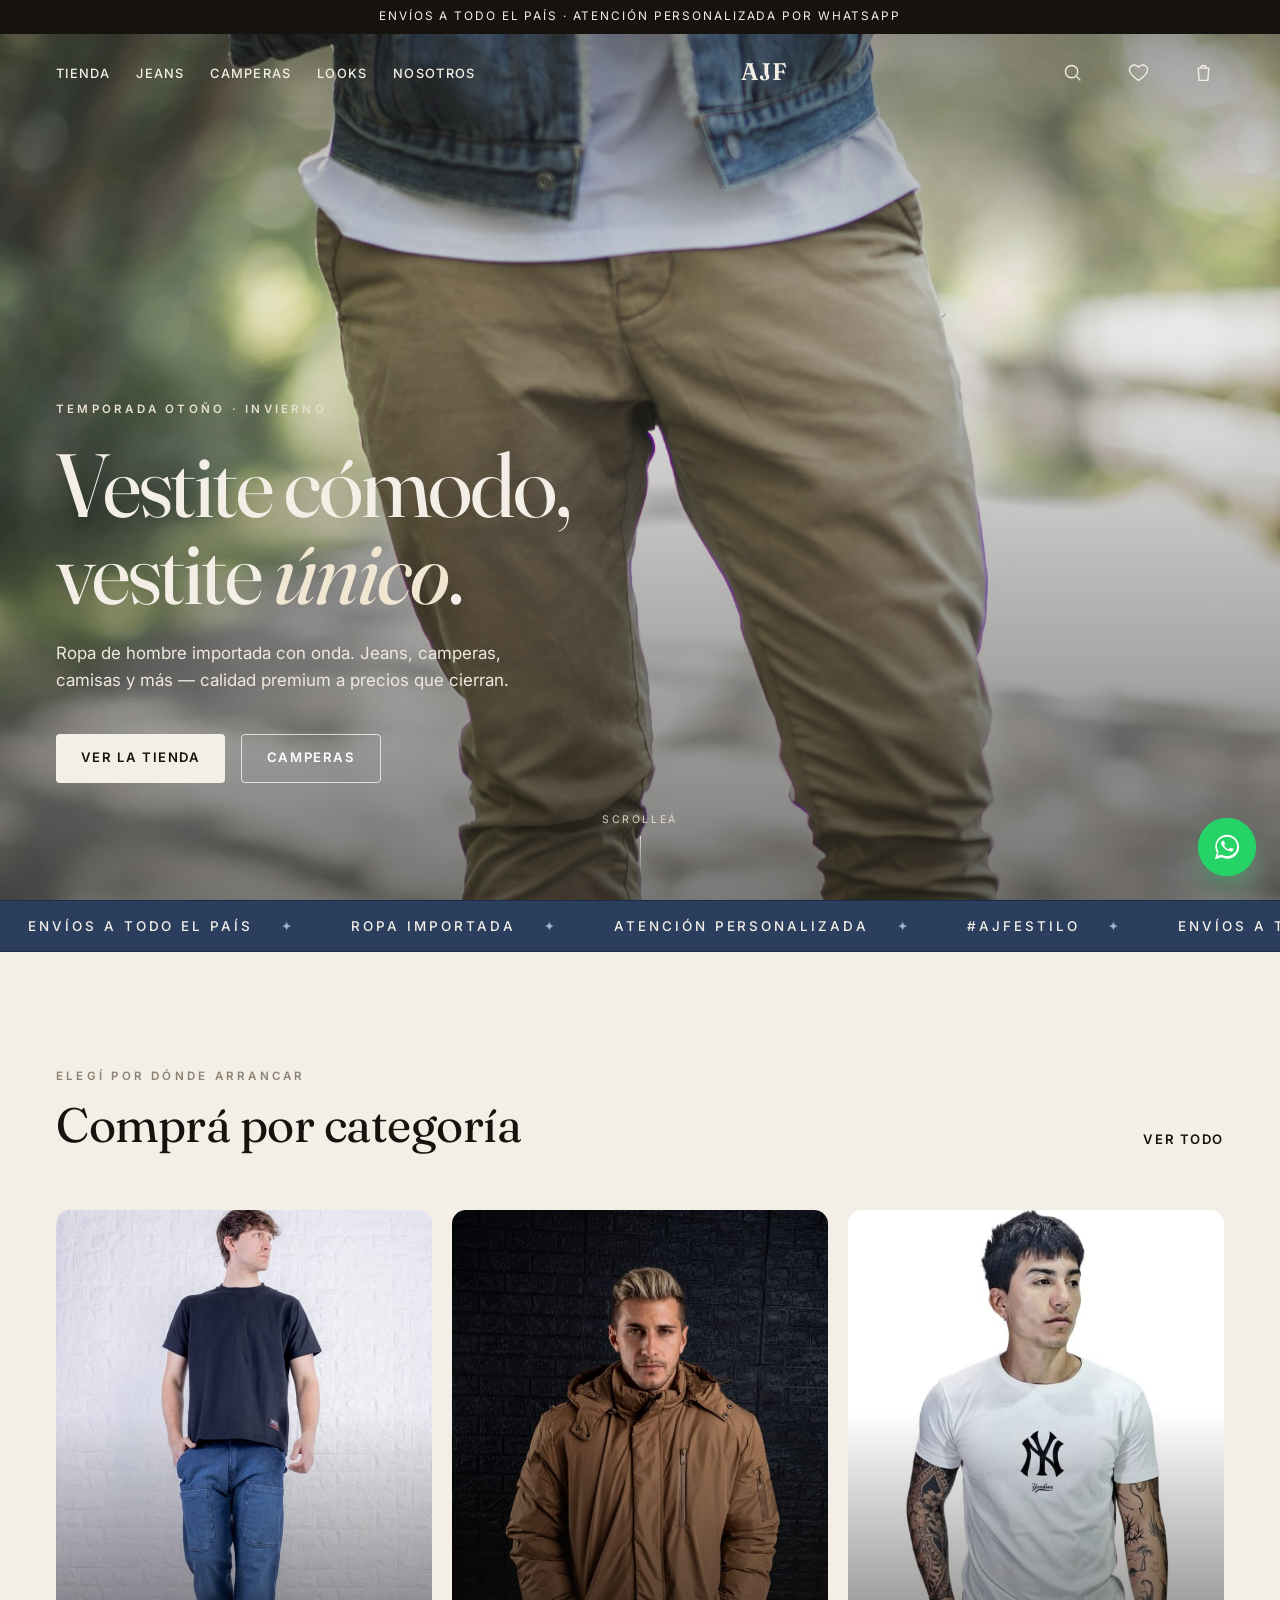
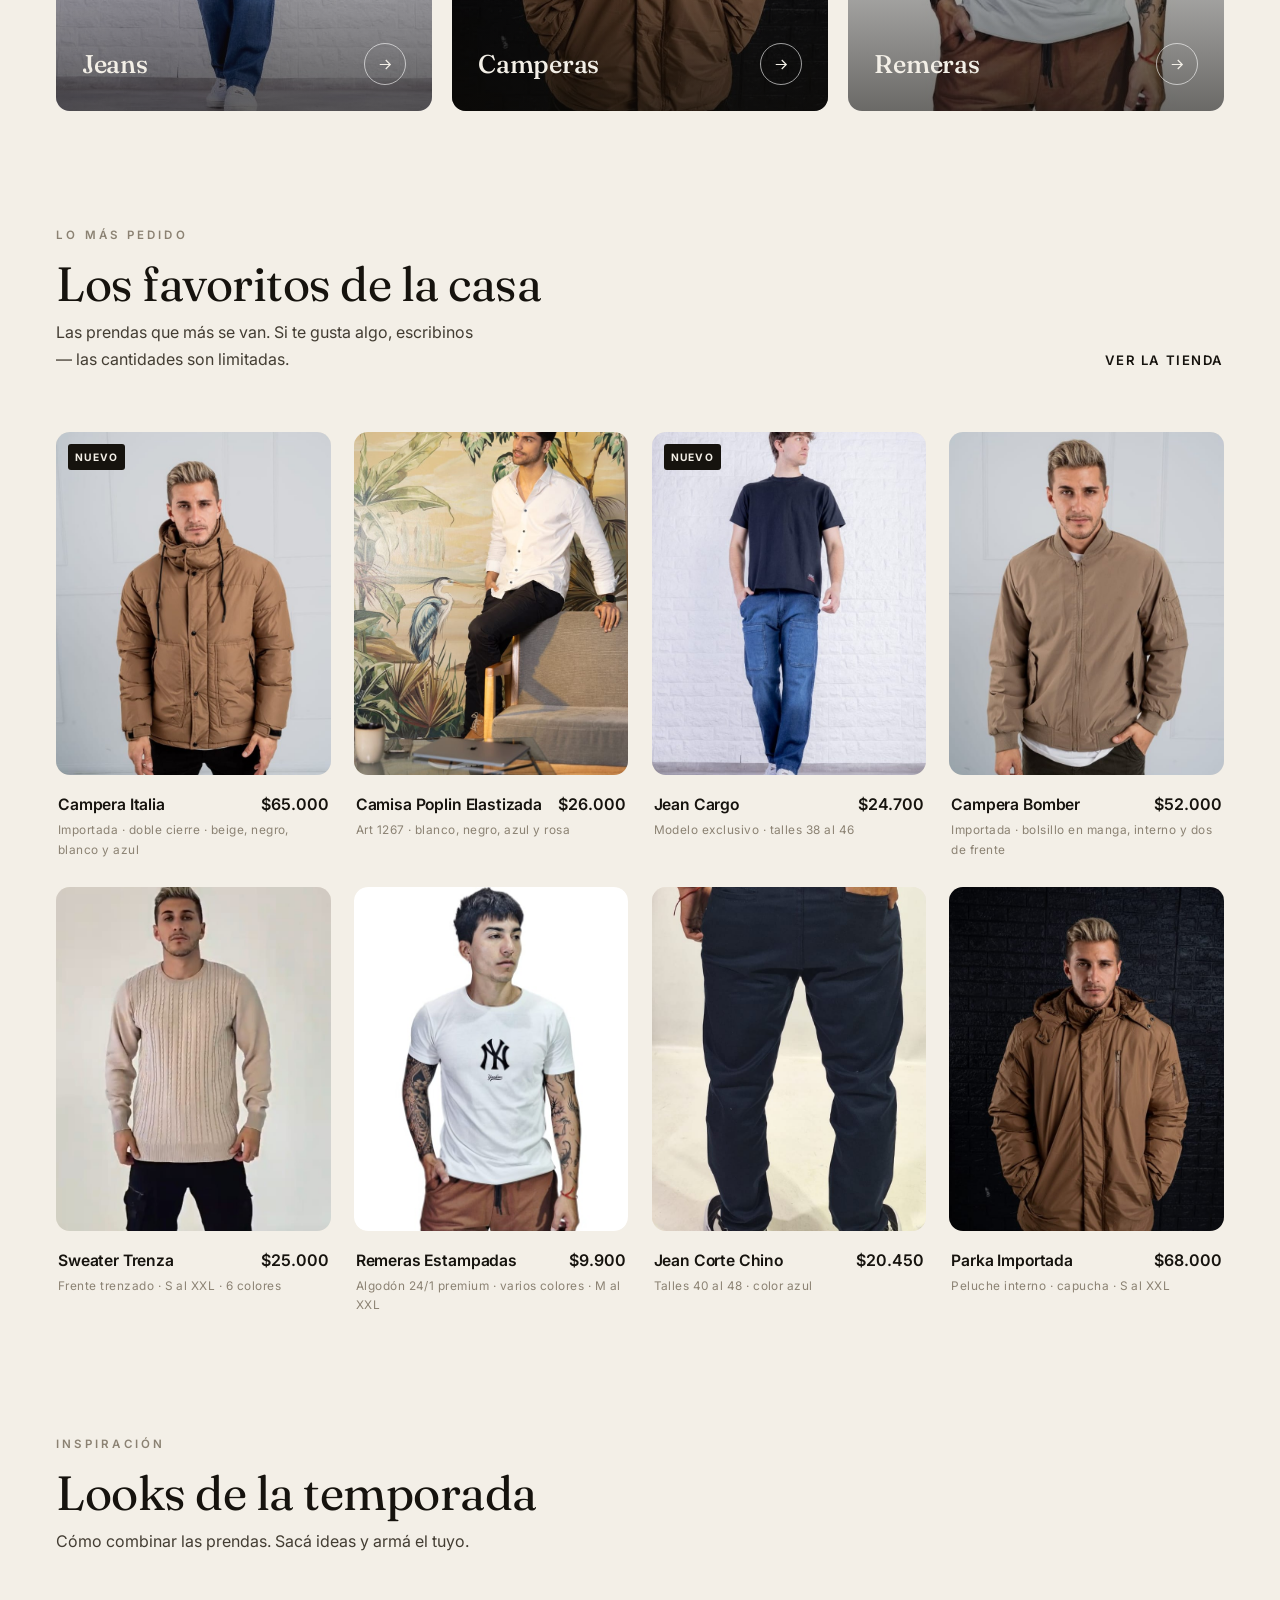
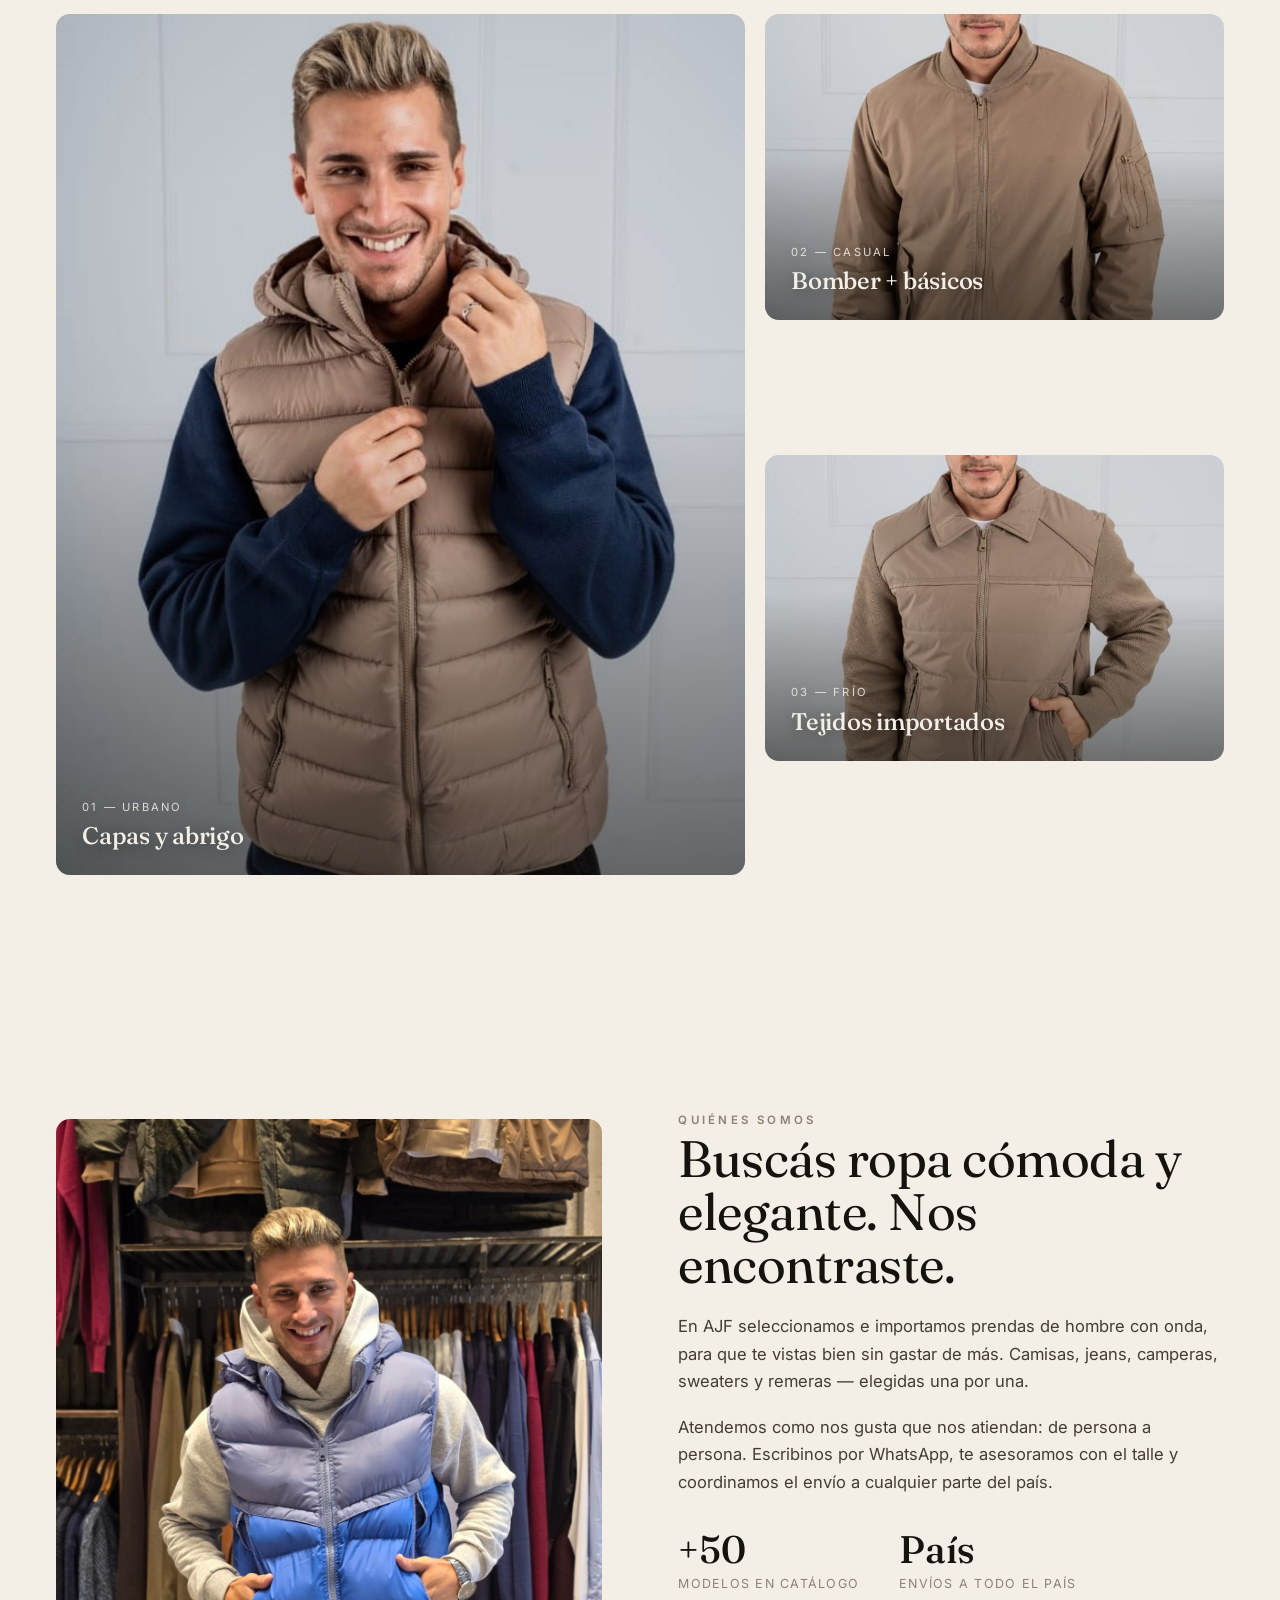
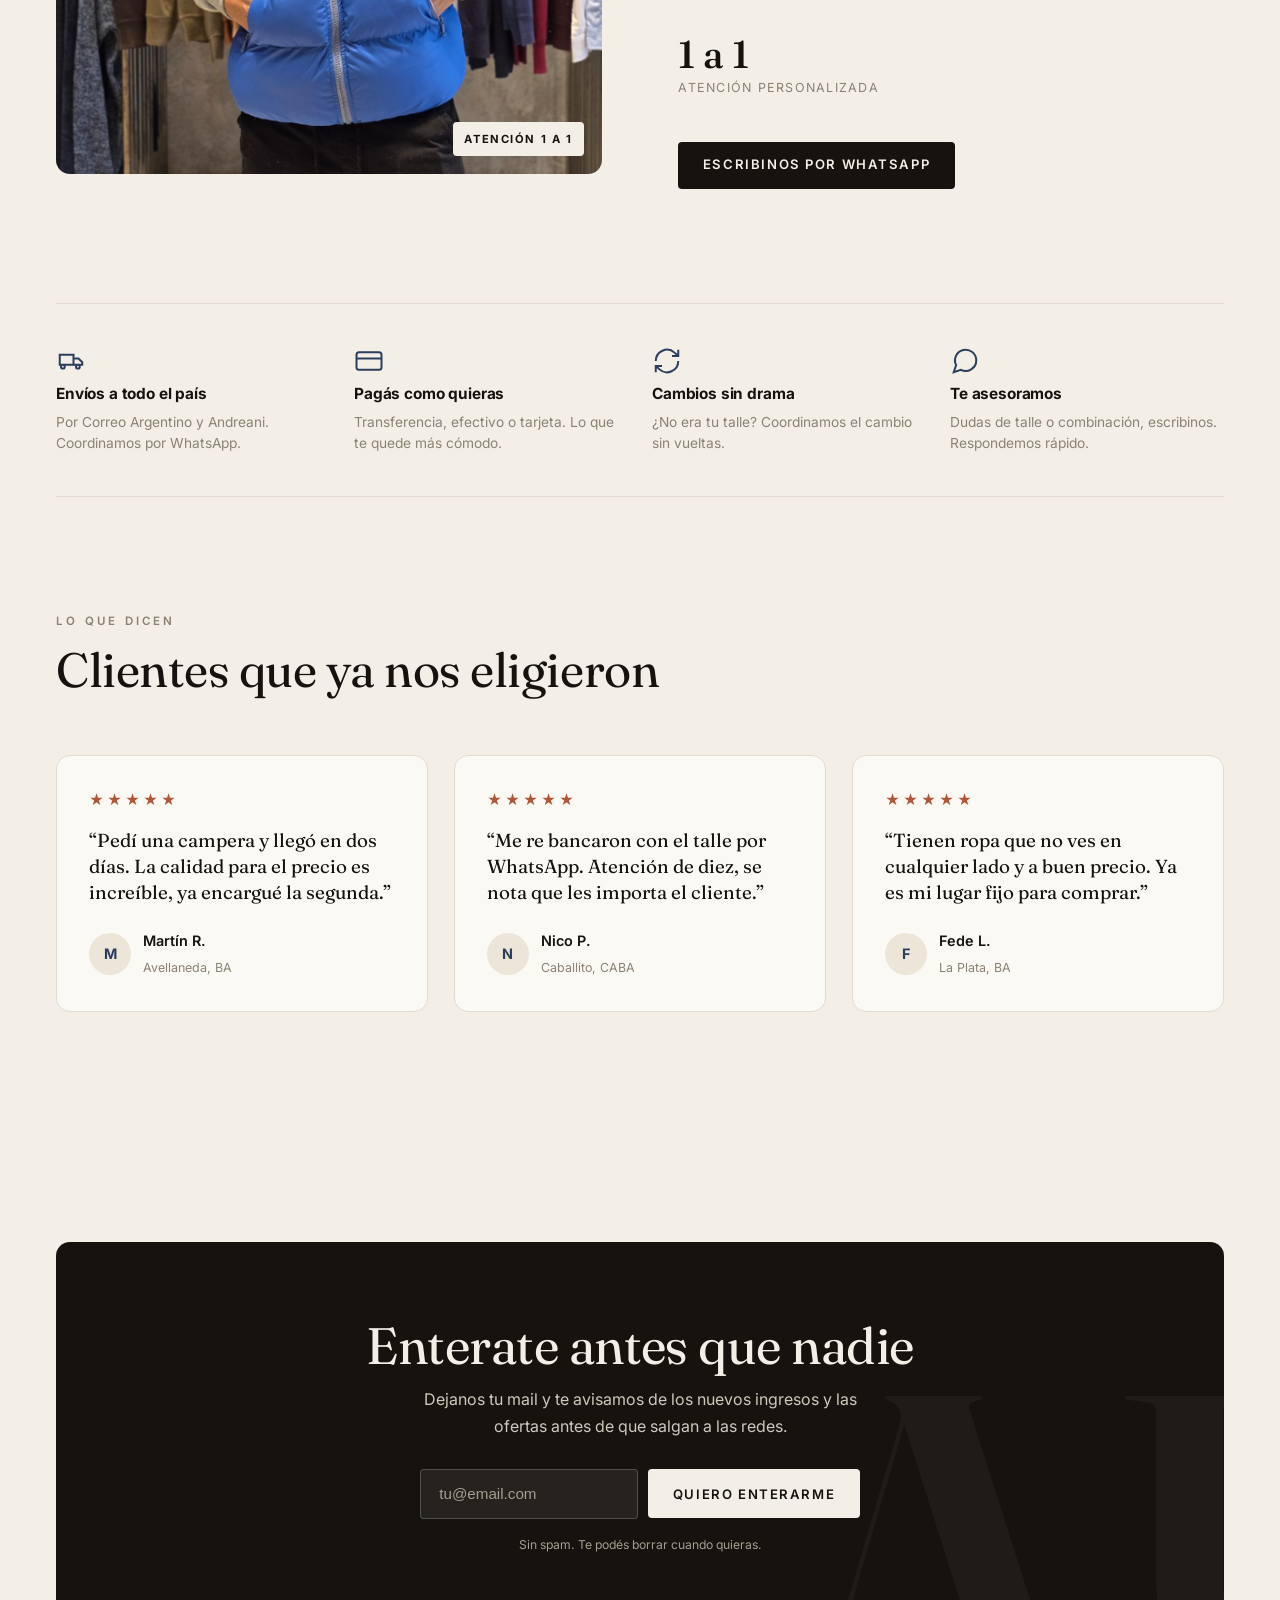
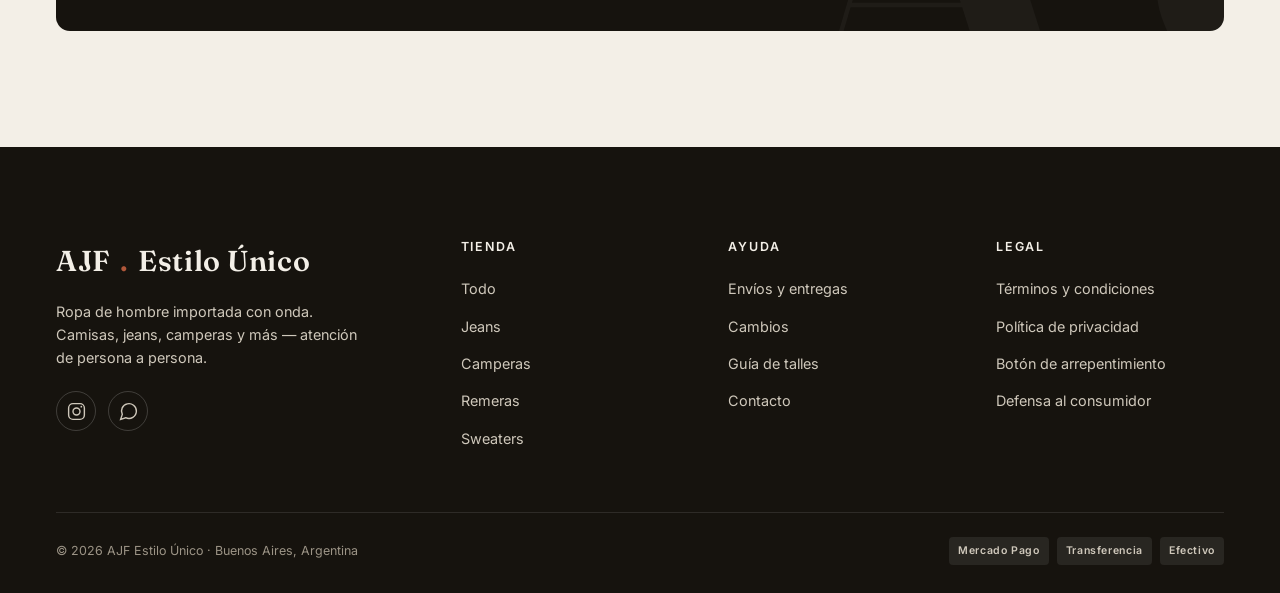
==== index.html @ 5eb6c8e0 "feat: tienda online AJF Estilo Único (catálogo, carrito y checkout) Co-Authored-By: Claude Opus 4.8 " ====
<!DOCTYPE html>
<html lang="es-AR" class="home">
<head>
<meta charset="UTF-8">
<meta name="viewport" content="width=device-width, initial-scale=1">
<title>AJF Estilo Único — Ropa de hombre importada | Envíos a todo el país</title>
<meta name="description" content="Ropa de hombre importada: jeans, camisas, camperas, sweaters y remeras. Calidad premium, precios que cierran. Envíos a todo el país. Comprá fácil por WhatsApp.">
<meta name="theme-color" content="#16130E">
<link rel="canonical" href="https://ajfestilo.com.ar/">
<meta property="og:type" content="website">
<meta property="og:title" content="AJF Estilo Único — Vestite cómodo, vestite único">
<meta property="og:description" content="Ropa de hombre importada con onda. Jeans, camperas, camisas y más.">
<meta property="og:image" content="assets/img/catalog/catalog-24.jpg">
<meta property="og:locale" content="es_AR">
<link rel="icon" href="data:image/svg+xml,%3Csvg xmlns='http://www.w3.org/2000/svg' viewBox='0 0 100 100'%3E%3Crect width='100' height='100' rx='22' fill='%2316130E'/%3E%3Ctext x='50' y='66' font-family='Georgia,serif' font-size='40' fill='%23F3EFE7' text-anchor='middle'%3EAJF%3C/text%3E%3C/svg%3E">
<link rel="preconnect" href="https://fonts.googleapis.com">
<link rel="preconnect" href="https://fonts.gstatic.com" crossorigin>
<link href="https://fonts.googleapis.com/css2?family=Fraunces:ital,opsz,wght@0,9..144,400;0,9..144,500;0,9..144,600;1,9..144,400;1,9..144,500&family=Inter:wght@400;500;600;700&display=swap" rel="stylesheet">
<link rel="stylesheet" href="assets/css/styles.css">
</head>
<body class="home">

<header class="site-header">
  <div class="announcement">Envíos a todo el país · Atención personalizada por WhatsApp</div>
  <nav class="nav">
    <button id="navToggle" class="nav__toggle" aria-label="Abrir menú"><svg class="icon" viewBox="0 0 24 24"><path d="M3 6h18M3 12h18M3 18h18"/></svg></button>
    <ul class="nav__links">
      <li><a href="tienda.html">Tienda</a></li>
      <li><a href="tienda.html?cat=jeans">Jeans</a></li>
      <li><a href="tienda.html?cat=camperas">Camperas</a></li>
      <li><a href="#lookbook">Looks</a></li>
      <li><a href="#nosotros">Nosotros</a></li>
    </ul>
    <a href="index.html" class="brand" aria-label="AJF Estilo Único, inicio">AJF</a>
    <div class="nav__actions">
      <button aria-label="Buscar"><svg class="icon" viewBox="0 0 24 24"><circle cx="11" cy="11" r="7"/><path d="m21 21-4.3-4.3"/></svg></button>
      <button aria-label="Favoritos" class="hide-mobile"><svg class="icon" viewBox="0 0 24 24"><path d="M12 21s-7-4.5-9.5-9A5 5 0 0 1 12 6a5 5 0 0 1 9.5 6c-2.5 4.5-9.5 9-9.5 9z"/></svg></button>
      <button id="cartOpen" class="cart-btn" aria-label="Carrito"><svg class="icon" viewBox="0 0 24 24"><path d="M6 7h12l-1 14H7L6 7z"/><path d="M9 7a3 3 0 0 1 6 0"/></svg><span class="cart-count" id="cartCount" style="visibility:hidden">0</span></button>
    </div>
  </nav>
</header>

<div id="mobileMenu" class="drawer" style="left:0;right:auto;transform:translateX(-100%);width:min(360px,100%);z-index:100">
  <div class="drawer__head"><span class="brand" style="font-size:1.5rem">AJF</span>
    <button id="menuClose" aria-label="Cerrar"><svg class="icon" viewBox="0 0 24 24"><path d="M6 6l12 12M18 6 6 18"/></svg></button>
  </div>
  <div class="drawer__items" style="padding-top:18px">
    <a href="tienda.html" style="display:block;font-family:var(--font-display);font-size:1.7rem;padding:14px 0;border-bottom:1px solid var(--line)">Tienda</a>
    <a href="tienda.html?cat=jeans" style="display:block;font-family:var(--font-display);font-size:1.7rem;padding:14px 0;border-bottom:1px solid var(--line)">Jeans</a>
    <a href="tienda.html?cat=camperas" style="display:block;font-family:var(--font-display);font-size:1.7rem;padding:14px 0;border-bottom:1px solid var(--line)">Camperas</a>
    <a href="#lookbook" style="display:block;font-family:var(--font-display);font-size:1.7rem;padding:14px 0;border-bottom:1px solid var(--line)">Looks</a>
    <a href="#nosotros" style="display:block;font-family:var(--font-display);font-size:1.7rem;padding:14px 0;border-bottom:1px solid var(--line)">Nosotros</a>
  </div>
</div>

<main>
  <!-- HERO -->
  <section class="hero">
    <div class="hero__media"><img src="assets/img/hero.jpg" alt="AJF Estilo Único — moda masculina importada" fetchpriority="high" style="object-position:center 25%"></div>
    <div class="container hero__inner">
      <p class="eyebrow hero__eyebrow reveal">Temporada Otoño · Invierno</p>
      <h1 class="display reveal" data-d="1">Vestite cómodo,<br>vestite <em>único</em>.</h1>
      <p class="hero__sub reveal" data-d="2">Ropa de hombre importada con onda. Jeans, camperas, camisas y más — calidad premium a precios que cierran.</p>
      <div class="hero__cta reveal" data-d="3">
        <a href="tienda.html" class="btn btn--light">Ver la tienda</a>
        <a href="tienda.html?cat=camperas" class="btn" style="background:transparent;border:1px solid rgba(255,255,255,.7);color:#fff">Camperas</a>
      </div>
    </div>
    <div class="scroll-hint">Scrolleá</div>
  </section>

  <!-- MARQUEE -->
  <div class="marquee" aria-hidden="true">
    <div class="marquee__track">
      <span>Envíos a todo el país</span><span>Ropa importada</span><span>Atención personalizada</span><span>#AJFEstilo</span>
      <span>Envíos a todo el país</span><span>Ropa importada</span><span>Atención personalizada</span><span>#AJFEstilo</span>
    </div>
  </div>

  <!-- CATEGORÍAS -->
  <section class="section container">
    <div class="section-head reveal">
      <div><span class="eyebrow">Elegí por dónde arrancar</span><h2>Comprá por categoría</h2></div>
      <a href="tienda.html" class="link-underline">Ver todo</a>
    </div>
    <div class="cats">
      <a href="tienda.html?cat=jeans" class="cat reveal"><img src="assets/img/catalog/catalog-40.jpg" alt="Jeans" loading="lazy">
        <div class="cat__label"><h3>Jeans</h3><span class="arrow"><svg class="icon" viewBox="0 0 24 24" style="width:18px"><path d="M5 12h14M13 6l6 6-6 6"/></svg></span></div></a>
      <a href="tienda.html?cat=camperas" class="cat reveal" data-d="1"><img src="assets/img/catalog/catalog-25.jpg" alt="Camperas y sacos" loading="lazy">
        <div class="cat__label"><h3>Camperas</h3><span class="arrow"><svg class="icon" viewBox="0 0 24 24" style="width:18px"><path d="M5 12h14M13 6l6 6-6 6"/></svg></span></div></a>
      <a href="tienda.html?cat=remeras" class="cat reveal" data-d="2"><img src="assets/img/catalog/catalog-46.jpg" alt="Remeras" loading="lazy">
        <div class="cat__label"><h3>Remeras</h3><span class="arrow"><svg class="icon" viewBox="0 0 24 24" style="width:18px"><path d="M5 12h14M13 6l6 6-6 6"/></svg></span></div></a>
    </div>
  </section>

  <!-- DESTACADOS (render desde products.js) -->
  <section class="section container" style="padding-top:0">
    <div class="section-head reveal">
      <div><span class="eyebrow">Lo más pedido</span><h2>Los favoritos de la casa</h2>
        <p>Las prendas que más se van. Si te gusta algo, escribinos — las cantidades son limitadas.</p></div>
      <a href="tienda.html" class="link-underline">Ver la tienda</a>
    </div>
    <div class="products" id="featuredGrid"></div>
  </section>

  <!-- LOOKBOOK -->
  <section class="section container" id="lookbook" style="padding-top:0">
    <div class="section-head reveal">
      <div><span class="eyebrow">Inspiración</span><h2>Looks de la temporada</h2>
        <p>Cómo combinar las prendas. Sacá ideas y armá el tuyo.</p></div>
    </div>
    <div class="lookbook">
      <a href="tienda.html?cat=camperas" class="look look--tall reveal">
        <img src="assets/img/catalog/catalog-23.jpg" alt="Look con chaleco AJF" loading="lazy">
        <div class="look__cap"><span>01 — Urbano</span><h3>Capas y abrigo</h3></div>
      </a>
      <div class="lookbook__col">
        <a href="tienda.html?cat=camperas" class="look look--wide reveal" data-d="1">
          <img src="assets/img/catalog/catalog-11.jpg" alt="Look con bomber AJF" loading="lazy">
          <div class="look__cap"><span>02 — Casual</span><h3>Bomber + básicos</h3></div>
        </a>
        <a href="tienda.html?cat=sweaters" class="look look--wide reveal" data-d="2">
          <img src="assets/img/catalog/catalog-12.jpg" alt="Look con sweater AJF" loading="lazy">
          <div class="look__cap"><span>03 — Frío</span><h3>Tejidos importados</h3></div>
        </a>
      </div>
    </div>
  </section>

  <!-- NOSOTROS -->
  <section class="section container" id="nosotros">
    <div class="split split--reverse">
      <div class="split__media reveal">
        <img src="assets/img/catalog/catalog-22.jpg" alt="AJF Estilo Único" loading="lazy">
        <span class="stamp">Atención 1 a 1</span>
      </div>
      <div class="reveal" data-d="1">
        <span class="eyebrow">Quiénes somos</span>
        <h2>Buscás ropa cómoda y elegante. Nos encontraste.</h2>
        <p>En AJF seleccionamos e importamos prendas de hombre con onda, para que te vistas bien sin gastar de más. Camisas, jeans, camperas, sweaters y remeras — elegidas una por una.</p>
        <p>Atendemos como nos gusta que nos atiendan: de persona a persona. Escribinos por WhatsApp, te asesoramos con el talle y coordinamos el envío a cualquier parte del país.</p>
        <div class="stats">
          <div class="stat"><strong>+50</strong><span>Modelos en catálogo</span></div>
          <div class="stat"><strong>País</strong><span>Envíos a todo el país</span></div>
          <div class="stat"><strong>1 a 1</strong><span>Atención personalizada</span></div>
        </div>
        <a class="btn" data-wa="Hola AJF! Quería hacer una consulta 👋" target="_blank" rel="noopener" style="margin-top:8px">Escribinos por WhatsApp</a>
      </div>
    </div>
  </section>

  <!-- PERKS -->
  <section class="container">
    <div class="perks">
      <div class="perk reveal"><svg class="icon" viewBox="0 0 24 24"><path d="M3 7h11v8H3zM14 10h4l3 3v2h-7M5.5 18a1.5 1.5 0 1 0 0-3 1.5 1.5 0 0 0 0 3zM17.5 18a1.5 1.5 0 1 0 0-3 1.5 1.5 0 0 0 0 3z"/></svg><h4>Envíos a todo el país</h4><p>Por Correo Argentino y Andreani. Coordinamos por WhatsApp.</p></div>
      <div class="perk reveal" data-d="1"><svg class="icon" viewBox="0 0 24 24"><rect x="2" y="5" width="20" height="14" rx="2"/><path d="M2 10h20"/></svg><h4>Pagás como quieras</h4><p>Transferencia, efectivo o tarjeta. Lo que te quede más cómodo.</p></div>
      <div class="perk reveal" data-d="2"><svg class="icon" viewBox="0 0 24 24"><path d="M3 12a9 9 0 0 1 15-6.7L21 8M21 12a9 9 0 0 1-15 6.7L3 16M21 3v5h-5M3 21v-5h5"/></svg><h4>Cambios sin drama</h4><p>¿No era tu talle? Coordinamos el cambio sin vueltas.</p></div>
      <div class="perk reveal" data-d="3"><svg class="icon" viewBox="0 0 24 24"><path d="M21 11.5a8.5 8.5 0 0 1-12.3 7.6L3 21l1.9-5.7A8.5 8.5 0 1 1 21 11.5z"/></svg><h4>Te asesoramos</h4><p>Dudas de talle o combinación, escribinos. Respondemos rápido.</p></div>
    </div>
  </section>

  <!-- TESTIMONIOS -->
  <section class="section container">
    <div class="section-head reveal"><div><span class="eyebrow">Lo que dicen</span><h2>Clientes que ya nos eligieron</h2></div></div>
    <div class="testi">
      <figure class="quote reveal"><div class="stars">★★★★★</div>
        <p>“Pedí una campera y llegó en dos días. La calidad para el precio es increíble, ya encargué la segunda.”</p>
        <footer><span class="avatar">M</span><div><cite>Martín R.</cite><small>Avellaneda, BA</small></div></footer></figure>
      <figure class="quote reveal" data-d="1"><div class="stars">★★★★★</div>
        <p>“Me re bancaron con el talle por WhatsApp. Atención de diez, se nota que les importa el cliente.”</p>
        <footer><span class="avatar">N</span><div><cite>Nico P.</cite><small>Caballito, CABA</small></div></footer></figure>
      <figure class="quote reveal" data-d="2"><div class="stars">★★★★★</div>
        <p>“Tienen ropa que no ves en cualquier lado y a buen precio. Ya es mi lugar fijo para comprar.”</p>
        <footer><span class="avatar">F</span><div><cite>Fede L.</cite><small>La Plata, BA</small></div></footer></figure>
    </div>
  </section>

  <!-- NEWSLETTER -->
  <section class="section container">
    <div class="news reveal">
      <h2>Enterate antes que nadie</h2>
      <p>Dejanos tu mail y te avisamos de los nuevos ingresos y las ofertas antes de que salgan a las redes.</p>
      <form data-news>
        <input type="email" placeholder="tu@email.com" required aria-label="Email">
        <button class="btn btn--light" type="submit">Quiero enterarme</button>
      </form>
      <small>Sin spam. Te podés borrar cuando quieras.</small>
    </div>
  </section>
</main>

<footer class="footer">
  <div class="container">
    <div class="footer__top">
      <div>
        <div class="brand">AJF<span style="color:var(--clay)">.</span> Estilo Único</div>
        <p class="footer__about">Ropa de hombre importada con onda. Camisas, jeans, camperas y más — atención de persona a persona.</p>
        <div class="footer__social">
          <a href="https://instagram.com/ajestilounico1" aria-label="Instagram" target="_blank" rel="noopener"><svg class="icon" viewBox="0 0 24 24"><rect x="3" y="3" width="18" height="18" rx="5"/><circle cx="12" cy="12" r="4"/><circle cx="17.5" cy="6.5" r="1" fill="currentColor" stroke="none"/></svg></a>
          <a data-wa="Hola AJF! 👋" aria-label="WhatsApp" target="_blank" rel="noopener"><svg class="icon" viewBox="0 0 24 24"><path d="M21 11.5a8.5 8.5 0 0 1-12.3 7.6L3 21l1.9-5.7A8.5 8.5 0 1 1 21 11.5z"/></svg></a>
        </div>
      </div>
      <div><h5>Tienda</h5><ul>
        <li><a href="tienda.html">Todo</a></li><li><a href="tienda.html?cat=jeans">Jeans</a></li>
        <li><a href="tienda.html?cat=camperas">Camperas</a></li><li><a href="tienda.html?cat=remeras">Remeras</a></li>
        <li><a href="tienda.html?cat=sweaters">Sweaters</a></li></ul></div>
      <div><h5>Ayuda</h5><ul>
        <li><a data-wa="Hola AJF! Consulta sobre envíos" target="_blank" rel="noopener">Envíos y entregas</a></li>
        <li><a data-wa="Hola AJF! Consulta sobre cambios" target="_blank" rel="noopener">Cambios</a></li>
        <li><a href="#">Guía de talles</a></li><li><a data-wa="Hola AJF! Tengo una consulta" target="_blank" rel="noopener">Contacto</a></li></ul></div>
      <div><h5>Legal</h5><ul>
        <li><a href="#">Términos y condiciones</a></li><li><a href="#">Política de privacidad</a></li>
        <li><a href="#">Botón de arrepentimiento</a></li><li><a href="#">Defensa al consumidor</a></li></ul></div>
    </div>
    <div class="footer__bottom">
      <span>© <span data-year>2026</span> AJF Estilo Único · Buenos Aires, Argentina</span>
      <div class="footer__pay"><span>Mercado Pago</span><span>Transferencia</span><span>Efectivo</span></div>
    </div>
  </div>
</footer>

<div class="overlay" id="overlay"></div>
<aside class="drawer" id="cartDrawer" aria-label="Carrito de compras">
  <div class="drawer__head"><h3>Tu carrito</h3>
    <button id="cartClose" aria-label="Cerrar"><svg class="icon" viewBox="0 0 24 24"><path d="M6 6l12 12M18 6 6 18"/></svg></button>
  </div>
  <div class="drawer__items" id="cartItems"></div>
  <div class="drawer__foot">
    <div class="drawer__sub"><span>Subtotal</span><span id="cartSubtotal">$0</span></div>
    <p class="muted">Pagás de forma segura en la web.</p>
    <a class="btn btn--block" href="checkout.html">Finalizar compra</a>
  </div>
</aside>

<a class="wa" data-wa="Hola AJF! Te escribo desde la web 👋" aria-label="Escribinos por WhatsApp" target="_blank" rel="noopener">
  <svg viewBox="0 0 32 32"><path d="M16 3C9 3 3.5 8.5 3.5 15.5c0 2.3.6 4.4 1.7 6.3L3 29l7.4-2.1c1.8 1 3.9 1.5 6 1.5 7 0 12.5-5.5 12.5-12.5S23 3 16 3zm0 22.7c-1.9 0-3.7-.5-5.3-1.5l-.4-.2-4.4 1.2 1.2-4.3-.3-.4a10 10 0 0 1-1.6-5.5C5.2 9.6 10 5 16 5s10.8 4.6 10.8 10.5S22 25.7 16 25.7zm5.9-7.8c-.3-.2-1.9-.9-2.2-1s-.5-.2-.7.2-.8 1-1 1.2-.4.3-.7.1c-1.9-.9-3.1-1.7-4.4-3.9-.3-.6.3-.5.9-1.7.1-.2 0-.4 0-.6s-.7-1.7-1-2.3c-.3-.6-.5-.5-.7-.5h-.6c-.2 0-.6.1-.9.4-1.2 1.2-1.1 2.9-.2 4.4 1.7 2.8 3.6 4.6 6.7 5.8 2.4.9 2.9.8 3.5.7.8-.1 1.9-.8 2.1-1.5.3-.7.3-1.4.2-1.5-.1-.2-.3-.3-.6-.4z"/></svg>
</a>

<script src="assets/js/products.js"></script>
<script src="assets/js/main.js"></script>
</body>
</html>
---- assets/css/styles.css ----
/* ============================================================
   AJ ESTILO ÚNICO — Sistema de diseño
   Editorial premium · denim/casual · hecho a mano (no plantilla)
   ============================================================ */

:root{
  /* Paleta acotada */
  --bone:#F3EFE7;        /* fondo principal, blanco hueso cálido */
  --paper:#FBF9F4;       /* superficies claras */
  --sand:#ECE5D8;        /* bloques suaves */
  --ink:#16130E;         /* near-black cálido */
  --ink-soft:#433D33;    /* texto secundario */
  --muted:#8B8273;       /* texto terciario / labels */
  --line:#E2DACC;        /* bordes */
  --denim:#2B3E5E;       /* acento (denim) */
  --denim-deep:#1D2C45;
  --clay:#B0573A;        /* detalle cálido / sale */

  --font-display:"Fraunces",Georgia,"Times New Roman",serif;
  --font-body:"Inter",system-ui,-apple-system,Segoe UI,Roboto,sans-serif;

  --r:4px; --r-lg:14px;
  --shadow:0 22px 48px -28px rgba(22,19,14,.45);
  --shadow-sm:0 8px 22px -16px rgba(22,19,14,.4);
  --ease:cubic-bezier(.22,.61,.36,1);
  --container:1280px;
  --header-h:104px;
}

*,*::before,*::after{box-sizing:border-box;margin:0;padding:0}
html{scroll-behavior:smooth;-webkit-text-size-adjust:100%}
body{
  font-family:var(--font-body);
  background:var(--bone);
  color:var(--ink);
  line-height:1.65;
  font-size:16px;
  -webkit-font-smoothing:antialiased;
  overflow-x:hidden;
}
img{display:block;max-width:100%;height:auto}
a{color:inherit;text-decoration:none}
button{font-family:inherit;cursor:pointer;border:none;background:none;color:inherit}
ul{list-style:none}
::selection{background:var(--denim);color:var(--bone)}

h1,h2,h3,h4{font-family:var(--font-display);font-weight:500;line-height:1.04;letter-spacing:-.01em}
.display{font-size:clamp(2.6rem,7vw,5.6rem);font-weight:400;line-height:.98;letter-spacing:-.025em}
.serif-italic{font-style:italic;font-weight:400}

.container{max-width:var(--container);margin-inline:auto;padding-inline:clamp(20px,5vw,56px)}
.eyebrow{font-size:.72rem;letter-spacing:.28em;text-transform:uppercase;color:var(--muted);font-weight:600}
.section{padding-block:clamp(64px,9vw,128px)}
.center{text-align:center}

/* ---------- Botones ---------- */
.btn{
  display:inline-flex;align-items:center;gap:.6em;
  background:var(--ink);color:var(--bone);
  padding:.95em 1.9em;border-radius:var(--r);
  font-size:.82rem;letter-spacing:.12em;text-transform:uppercase;font-weight:600;
  transition:transform .4s var(--ease),background .3s,letter-spacing .3s;
  will-change:transform;
}
.btn:hover{background:var(--denim-deep);letter-spacing:.18em;transform:translateY(-2px)}
.btn--ghost{background:transparent;color:var(--ink);border:1px solid var(--ink)}
.btn--ghost:hover{background:var(--ink);color:var(--bone)}
.btn--light{background:var(--bone);color:var(--ink)}
.btn--light:hover{background:#fff;color:var(--ink)}
.btn--block{display:flex;width:100%;justify-content:center}
.link-underline{position:relative;font-weight:600;font-size:.82rem;letter-spacing:.12em;text-transform:uppercase}
.link-underline::after{content:"";position:absolute;left:0;bottom:-4px;width:100%;height:1.5px;background:currentColor;transform:scaleX(0);transform-origin:left;transition:transform .4s var(--ease)}
.link-underline:hover::after{transform:scaleX(1)}

/* ---------- Header ---------- */
.announcement{background:var(--ink);color:var(--bone);text-align:center;font-size:.74rem;letter-spacing:.16em;text-transform:uppercase;padding:.62em 1em}
.announcement b{color:#fff;font-weight:700}

.site-header{position:fixed;top:0;left:0;right:0;z-index:60;transition:transform .45s var(--ease)}
.nav{display:flex;align-items:center;justify-content:space-between;gap:24px;padding:18px clamp(20px,5vw,56px);transition:background .4s,color .4s,box-shadow .4s,padding .4s}
.nav__links,.nav__actions{display:flex;align-items:center;gap:clamp(16px,2vw,30px)}
.nav__links a{font-size:.8rem;letter-spacing:.1em;text-transform:uppercase;font-weight:500;position:relative;padding-block:6px}
.nav__links a::after{content:"";position:absolute;left:0;bottom:0;height:1.5px;width:100%;background:currentColor;transform:scaleX(0);transform-origin:left;transition:transform .35s var(--ease)}
.nav__links a:hover::after,.nav__links a[aria-current="page"]::after{transform:scaleX(1)}
.brand{font-family:var(--font-display);font-size:1.5rem;font-weight:600;letter-spacing:.02em;display:flex;align-items:center;gap:.5ch;white-space:nowrap}
.brand sup{font-size:.6em;color:var(--clay)}
.nav__actions button{display:flex;align-items:center;justify-content:center;width:40px;height:40px;border-radius:50%;transition:background .3s}
.nav__actions button:hover{background:rgba(0,0,0,.07)}
.icon{width:21px;height:21px;stroke:currentColor;stroke-width:1.6;fill:none}
.cart-btn{position:relative}
.cart-count{position:absolute;top:2px;right:2px;background:var(--clay);color:#fff;font-family:var(--font-body);font-size:.62rem;font-weight:700;min-width:17px;height:17px;border-radius:9px;display:flex;align-items:center;justify-content:center;padding:0 4px;transition:transform .3s var(--ease)}
.cart-count.bump{transform:scale(1.4)}
.nav__toggle{display:none}

/* Estado: transparente sobre el hero (solo home) */
.home .site-header .nav{color:var(--bone)}
.home .site-header .brand sup{color:#fff}
/* Estado: sólido (al scrollear, y siempre en páginas internas) */
.site-header.solid .nav,.home .site-header.scrolled .nav{
  background:var(--bone);color:var(--ink);box-shadow:0 1px 0 var(--line);padding-top:14px;padding-bottom:14px
}
.home .site-header.scrolled .brand sup{color:var(--clay)}
.site-header.hide{transform:translateY(-100%)}

/* ---------- Marquee ---------- */
.marquee{background:var(--denim);color:var(--bone);overflow:hidden;padding:14px 0;border-block:1px solid var(--denim-deep)}
.marquee__track{display:flex;gap:0;width:max-content;animation:marquee 32s linear infinite}
.marquee:hover .marquee__track{animation-play-state:paused}
.marquee span{font-size:.84rem;letter-spacing:.22em;text-transform:uppercase;font-weight:500;padding-inline:28px;display:flex;align-items:center;gap:28px;white-space:nowrap}
.marquee span::after{content:"✦";color:#9db0cf}
@keyframes marquee{to{transform:translateX(-50%)}}

/* ---------- Hero ---------- */
.hero{position:relative;min-height:100svh;display:flex;align-items:flex-end;color:var(--bone);overflow:hidden}
.hero__media{position:absolute;inset:0;z-index:-1}
.hero__media img{width:100%;height:100%;object-fit:cover;animation:heroZoom 14s var(--ease) forwards}
@keyframes heroZoom{from{transform:scale(1.12)}to{transform:scale(1)}}
.hero__media::after{content:"";position:absolute;inset:0;background:linear-gradient(180deg,rgba(15,13,9,.45)0%,rgba(15,13,9,.05)32%,rgba(15,13,9,.55)100%)}
.hero__inner{width:100%;padding-bottom:clamp(76px,13vh,140px);padding-top:140px}
.hero__eyebrow{color:#e8dfce;margin-bottom:22px}
.hero h1{max-width:15ch;text-shadow:0 2px 30px rgba(0,0,0,.25)}
.hero h1 em{font-style:italic;color:#f0e6d2}
.hero__sub{max-width:46ch;margin-top:24px;font-size:1.06rem;color:#efe9dd;line-height:1.6}
.hero__cta{display:flex;gap:16px;flex-wrap:wrap;margin-top:40px}
.scroll-hint{position:absolute;bottom:22px;left:50%;transform:translateX(-50%);font-size:.66rem;letter-spacing:.25em;text-transform:uppercase;color:#efe9dd;display:flex;flex-direction:column;align-items:center;gap:8px;opacity:.85;pointer-events:none}
.scroll-hint::after{content:"";width:1px;height:42px;background:linear-gradient(var(--bone),transparent);animation:scrollLine 2s var(--ease) infinite}
@keyframes scrollLine{0%{height:0;opacity:0}40%{opacity:1}100%{height:42px;opacity:0}}

/* ---------- Encabezado de sección ---------- */
.section-head{display:flex;justify-content:space-between;align-items:flex-end;gap:24px;margin-bottom:clamp(34px,5vw,60px)}
.section-head h2{font-size:clamp(1.9rem,4vw,3rem);font-weight:400}
.section-head p{color:var(--ink-soft);max-width:42ch;margin-top:10px}
.section-head .eyebrow{display:block;margin-bottom:14px}

/* ---------- Categorías ---------- */
.cats{display:grid;grid-template-columns:repeat(3,1fr);gap:clamp(12px,1.6vw,22px)}
.cat{position:relative;overflow:hidden;border-radius:var(--r-lg);aspect-ratio:3/4;display:block}
.cat img{width:100%;height:100%;object-fit:cover;transition:transform 1s var(--ease)}
.cat:hover img{transform:scale(1.06)}
.cat::after{content:"";position:absolute;inset:0;background:linear-gradient(180deg,transparent 40%,rgba(15,13,9,.62))}
.cat__label{position:absolute;left:0;right:0;bottom:0;z-index:2;padding:26px;color:var(--bone);display:flex;align-items:center;justify-content:space-between}
.cat__label h3{font-size:1.6rem;font-weight:500}
.cat__label .arrow{width:42px;height:42px;border:1px solid rgba(255,255,255,.6);border-radius:50%;display:grid;place-items:center;transition:background .3s,transform .4s var(--ease)}
.cat:hover .arrow{background:var(--bone);color:var(--ink);transform:translateX(4px)}

/* ---------- Grilla de productos ---------- */
.products{display:grid;grid-template-columns:repeat(4,minmax(0,1fr));gap:clamp(14px,1.8vw,28px)}
.products--3{grid-template-columns:repeat(3,minmax(0,1fr))}
.card{position:relative;display:flex;flex-direction:column}
.card__media{position:relative;overflow:hidden;border-radius:var(--r-lg);aspect-ratio:4/5;background:var(--sand)}
.card__media img{width:100%;height:100%;object-fit:cover;transition:transform .9s var(--ease),opacity .5s}
.card:hover .card__media img{transform:scale(1.05)}
.card__tags{position:absolute;top:12px;left:12px;display:flex;flex-direction:column;gap:6px;z-index:2}
.tag{font-size:.64rem;letter-spacing:.12em;text-transform:uppercase;font-weight:700;padding:.45em .7em;border-radius:3px;background:var(--bone);color:var(--ink)}
.tag--new{background:var(--ink);color:var(--bone)}
.tag--sale{background:var(--clay);color:#fff}
.card__fav{position:absolute;top:10px;right:10px;z-index:2;width:38px;height:38px;border-radius:50%;background:rgba(251,249,244,.85);display:grid;place-items:center;backdrop-filter:blur(4px);transform:translateY(-6px);opacity:0;transition:.35s var(--ease)}
.card:hover .card__fav{transform:none;opacity:1}
.card__fav:hover{background:#fff}
.card__fav.active .icon{fill:var(--clay);stroke:var(--clay)}
.card__add{position:absolute;left:12px;right:12px;bottom:12px;z-index:2;transform:translateY(14px);opacity:0;transition:.4s var(--ease)}
.card:hover .card__add{transform:none;opacity:1}
.card__info{padding:16px 2px 4px;display:flex;flex-direction:column;gap:3px}
.card__row{display:flex;justify-content:space-between;align-items:baseline;gap:12px}
.card__name{font-family:var(--font-body);font-weight:600;font-size:.98rem;letter-spacing:-.01em;min-width:0}
.card__cat{font-size:.74rem;color:var(--muted);letter-spacing:.04em}
.price{font-weight:600;white-space:nowrap}
.price s{color:var(--muted);font-weight:400;margin-right:6px;font-size:.88em}
.card__swatches{display:flex;gap:6px;margin-top:8px}
.swatch{width:15px;height:15px;border-radius:50%;border:1px solid rgba(0,0,0,.15);box-shadow:inset 0 0 0 2px var(--bone)}

/* ---------- Lookbook ---------- */
.lookbook{display:grid;grid-template-columns:1.2fr .8fr;gap:clamp(12px,1.6vw,22px)}
.lookbook__col{display:grid;gap:clamp(12px,1.6vw,22px)}
.look{position:relative;overflow:hidden;border-radius:var(--r-lg)}
.look img{width:100%;height:100%;object-fit:cover;transition:transform 1.1s var(--ease)}
.look:hover img{transform:scale(1.05)}
.look--tall{aspect-ratio:4/5;height:100%}
.look--wide{aspect-ratio:3/2}
.look__cap{position:absolute;left:0;bottom:0;padding:26px;color:var(--bone);z-index:2;text-shadow:0 2px 16px rgba(0,0,0,.4)}
.look__cap span{font-size:.7rem;letter-spacing:.2em;text-transform:uppercase;opacity:.85}
.look__cap h3{font-size:1.5rem;font-weight:500;margin-top:6px}
.look::after{content:"";position:absolute;inset:0;background:linear-gradient(180deg,transparent 45%,rgba(15,13,9,.5))}

/* ---------- Editorial / Nosotros ---------- */
.split{display:grid;grid-template-columns:1fr 1fr;align-items:center;gap:clamp(32px,6vw,90px)}
.split__media{position:relative;border-radius:var(--r-lg);overflow:hidden;aspect-ratio:5/6}
.split__media img{width:100%;height:100%;object-fit:cover}
.split__media .stamp{position:absolute;bottom:18px;right:18px;background:var(--bone);color:var(--ink);font-size:.7rem;letter-spacing:.14em;text-transform:uppercase;font-weight:700;padding:.7em 1em;border-radius:var(--r);box-shadow:var(--shadow-sm)}
.split h2{font-size:clamp(2rem,4vw,3.2rem);font-weight:400;margin-bottom:22px}
.split p{color:var(--ink-soft);margin-bottom:18px;font-size:1.04rem}
.split .signature{font-family:var(--font-display);font-style:italic;font-size:1.5rem;color:var(--ink);margin-top:6px}
.stats{display:flex;gap:40px;margin:34px 0;flex-wrap:wrap}
.stat strong{font-family:var(--font-display);font-size:2.4rem;font-weight:500;display:block;line-height:1}
.stat span{font-size:.78rem;letter-spacing:.1em;text-transform:uppercase;color:var(--muted)}

/* ---------- Beneficios ---------- */
.perks{display:grid;grid-template-columns:repeat(4,1fr);gap:24px;border-block:1px solid var(--line);padding-block:42px}
.perk{display:flex;flex-direction:column;gap:10px}
.perk .icon{width:30px;height:30px;stroke:var(--denim)}
.perk h4{font-family:var(--font-body);font-size:.96rem;font-weight:700}
.perk p{font-size:.86rem;color:var(--muted);line-height:1.5}

/* ---------- Testimonios ---------- */
.testi{display:grid;grid-template-columns:repeat(3,1fr);gap:clamp(16px,2vw,28px)}
.quote{background:var(--paper);border:1px solid var(--line);border-radius:var(--r-lg);padding:32px}
.quote .stars{color:var(--clay);letter-spacing:3px;font-size:.9rem}
.quote p{font-family:var(--font-display);font-size:1.18rem;line-height:1.4;margin:16px 0 22px;font-weight:400}
.quote footer{display:flex;align-items:center;gap:12px}
.avatar{width:42px;height:42px;border-radius:50%;background:var(--sand);display:grid;place-items:center;font-weight:700;color:var(--denim);font-size:.9rem}
.quote cite{font-style:normal;font-weight:600;font-size:.9rem;display:block}
.quote small{color:var(--muted);font-size:.78rem}

/* ---------- Newsletter ---------- */
.news{background:var(--ink);color:var(--bone);border-radius:var(--r-lg);padding:clamp(40px,6vw,80px);text-align:center;position:relative;overflow:hidden}
.news::before{content:"AJ";position:absolute;font-family:var(--font-display);font-size:30rem;line-height:.7;right:-3rem;bottom:-6rem;color:rgba(255,255,255,.04);font-weight:600;pointer-events:none}
.news h2{font-size:clamp(2rem,4vw,3.2rem);font-weight:400;position:relative}
.news p{color:#cfc8bb;max-width:46ch;margin:14px auto 30px;position:relative}
.news form{display:flex;gap:10px;max-width:440px;margin-inline:auto;position:relative;flex-wrap:wrap}
.news input{flex:1;min-width:200px;background:rgba(255,255,255,.07);border:1px solid rgba(255,255,255,.2);border-radius:var(--r);padding:1em 1.2em;color:var(--bone);font-size:.95rem}
.news input::placeholder{color:#a59d8f}
.news input:focus{outline:none;border-color:var(--bone)}
.news small{display:block;margin-top:16px;color:#a59d8f;font-size:.76rem;position:relative}

/* ---------- Footer ---------- */
.footer{background:var(--ink);color:#cfc8bb;padding-block:clamp(56px,8vw,90px) 28px}
.footer__top{display:grid;grid-template-columns:1.6fr 1fr 1fr 1fr;gap:40px;padding-bottom:50px;border-bottom:1px solid rgba(255,255,255,.1)}
.footer .brand{color:var(--bone);font-size:1.8rem;margin-bottom:16px}
.footer__about{max-width:34ch;font-size:.9rem;line-height:1.6}
.footer__social{display:flex;gap:12px;margin-top:22px}
.footer__social a{width:40px;height:40px;border:1px solid rgba(255,255,255,.18);border-radius:50%;display:grid;place-items:center;transition:.3s}
.footer__social a:hover{background:var(--bone);color:var(--ink)}
.footer h5{color:var(--bone);font-family:var(--font-body);font-size:.78rem;letter-spacing:.14em;text-transform:uppercase;margin-bottom:18px;font-weight:600}
.footer li{margin-bottom:11px}
.footer li a{font-size:.9rem;transition:color .25s}
.footer li a:hover{color:var(--bone)}
.footer__bottom{display:flex;justify-content:space-between;align-items:center;gap:20px;padding-top:24px;flex-wrap:wrap;font-size:.78rem;color:#9c9486}
.footer__pay{display:flex;gap:8px;align-items:center}
.footer__pay span{background:rgba(255,255,255,.08);border-radius:4px;padding:5px 9px;font-size:.66rem;letter-spacing:.06em;font-weight:600;color:#cfc8bb}
.heart{color:var(--clay)}

/* ---------- Cart drawer ---------- */
.overlay{position:fixed;inset:0;background:rgba(15,13,9,.5);opacity:0;visibility:hidden;transition:.4s;z-index:90;backdrop-filter:blur(2px)}
.overlay.open{opacity:1;visibility:visible}
.drawer{position:fixed;top:0;right:0;height:100%;width:min(420px,100%);background:var(--bone);z-index:100;transform:translateX(100%);transition:transform .5s var(--ease);display:flex;flex-direction:column}
.drawer.open{transform:none;box-shadow:var(--shadow)}
.drawer__head{display:flex;justify-content:space-between;align-items:center;padding:24px;border-bottom:1px solid var(--line)}
.drawer__head h3{font-size:1.3rem;font-weight:500}
.drawer__items{flex:1;overflow-y:auto;padding:8px 24px}
.citem{display:flex;gap:14px;padding:18px 0;border-bottom:1px solid var(--line)}
.citem img{width:74px;height:92px;object-fit:cover;border-radius:var(--r);background:var(--sand)}
.citem__body{flex:1;display:flex;flex-direction:column}
.citem__body h4{font-family:var(--font-body);font-size:.92rem;font-weight:600}
.citem__body small{color:var(--muted);font-size:.78rem}
.citem__foot{margin-top:auto;display:flex;justify-content:space-between;align-items:center}
.qty{display:flex;align-items:center;border:1px solid var(--line);border-radius:var(--r)}
.qty button{width:28px;height:28px;display:grid;place-items:center;color:var(--ink-soft)}
.qty span{min-width:24px;text-align:center;font-size:.86rem;font-weight:600}
.drawer__foot{padding:24px;border-top:1px solid var(--line);background:var(--paper)}
.drawer__sub{display:flex;justify-content:space-between;margin-bottom:6px;font-weight:600}
.drawer__foot .muted{color:var(--muted);font-size:.8rem;margin-bottom:18px}

/* ---------- WhatsApp float ---------- */
.wa{position:fixed;bottom:24px;right:24px;z-index:80;width:58px;height:58px;border-radius:50%;background:#25D366;display:grid;place-items:center;box-shadow:0 14px 30px -10px rgba(37,211,102,.6);transition:transform .35s var(--ease)}
.wa:hover{transform:scale(1.08) rotate(4deg)}
.wa svg{width:30px;height:30px;fill:#fff}
.wa::before{content:"";position:absolute;inset:0;border-radius:50%;border:2px solid #25D366;animation:waPulse 2.4s var(--ease) infinite}
@keyframes waPulse{0%{transform:scale(1);opacity:.7}100%{transform:scale(1.6);opacity:0}}

/* ---------- Reveal on scroll ---------- */
.reveal{opacity:0;transform:translateY(28px);transition:opacity .9s var(--ease),transform .9s var(--ease)}
.reveal.in{opacity:1;transform:none}
.reveal[data-d="1"]{transition-delay:.08s}
.reveal[data-d="2"]{transition-delay:.16s}
.reveal[data-d="3"]{transition-delay:.24s}

/* ---------- Página interna: cabeceras ---------- */
.page-hero{padding-top:calc(var(--header-h) + 40px);padding-bottom:40px;border-bottom:1px solid var(--line)}
.breadcrumb{font-size:.78rem;color:var(--muted);letter-spacing:.04em;margin-bottom:18px}
.breadcrumb a:hover{color:var(--ink)}
.page-hero h1{font-size:clamp(2.2rem,5vw,3.6rem);font-weight:400}
.page-hero p{color:var(--ink-soft);max-width:50ch;margin-top:12px}

/* ---------- Tienda: toolbar/filtros ---------- */
.shop-bar{display:flex;justify-content:space-between;align-items:center;gap:18px;flex-wrap:wrap;margin-bottom:36px}
.chips{display:flex;gap:10px;flex-wrap:wrap}
.chip{border:1px solid var(--line);border-radius:100px;padding:.6em 1.25em;font-size:.82rem;font-weight:500;letter-spacing:.02em;transition:.25s;background:var(--paper)}
.chip:hover{border-color:var(--ink)}
.chip.active{background:var(--ink);color:var(--bone);border-color:var(--ink)}
.select{display:flex;align-items:center;gap:8px;font-size:.84rem;color:var(--ink-soft)}
.select select{border:1px solid var(--line);border-radius:var(--r);padding:.6em 2em .6em .9em;background:var(--paper);font-family:inherit;font-size:.84rem;appearance:none;background-image:url("data:image/svg+xml,%3Csvg xmlns='http://www.w3.org/2000/svg' width='10' height='6'%3E%3Cpath d='M1 1l4 4 4-4' stroke='%2316130E' fill='none' stroke-width='1.4'/%3E%3C/svg%3E");background-repeat:no-repeat;background-position:right .8em center;cursor:pointer}

/* ---------- Producto ---------- */
.pdp{display:grid;grid-template-columns:1.1fr .9fr;gap:clamp(28px,4vw,64px);padding-top:calc(var(--header-h) + 32px)}
.gallery{display:grid;grid-template-columns:72px 1fr;gap:14px;align-items:start}
.gallery--single{grid-template-columns:1fr}
.gallery__thumbs{display:flex;flex-direction:column;gap:12px}
.gallery__thumbs button{border-radius:var(--r);overflow:hidden;aspect-ratio:4/5;border:1px solid var(--line);opacity:.7;transition:.3s}
.gallery__thumbs button.active{opacity:1;border-color:var(--ink)}
.gallery__main{position:relative;border-radius:var(--r-lg);overflow:hidden;aspect-ratio:4/5;background:var(--sand)}
.gallery__main img{width:100%;height:100%;object-fit:cover}
.pdp__info{position:sticky;top:calc(var(--header-h) + 20px);align-self:start}
.pdp__info .eyebrow{display:block;margin-bottom:12px}
.pdp__info h1{font-size:clamp(2rem,3.4vw,2.9rem);font-weight:400;line-height:1.05}
.pdp__price{display:flex;align-items:center;gap:14px;margin:18px 0}
.pdp__price .price{font-size:1.5rem}
.pdp__price .cuotas{font-size:.84rem;color:var(--denim);font-weight:600}
.pdp__desc{color:var(--ink-soft);margin-bottom:26px;max-width:48ch}
.opt-label{display:flex;justify-content:space-between;font-size:.78rem;letter-spacing:.1em;text-transform:uppercase;color:var(--muted);margin-bottom:12px;font-weight:600}
.opt-label a{color:var(--denim);text-transform:none;letter-spacing:0}
.opts{display:flex;gap:10px;flex-wrap:wrap;margin-bottom:26px}
.size{min-width:52px;height:48px;padding:0 14px;border:1px solid var(--line);border-radius:var(--r);background:var(--paper);font-weight:600;font-size:.9rem;transition:.25s;display:grid;place-items:center}
.size:hover:not(:disabled){border-color:var(--ink)}
.size.active{background:var(--ink);color:var(--bone);border-color:var(--ink)}
.size:disabled{opacity:.38;cursor:not-allowed;text-decoration:line-through}
.color-opt{width:34px;height:34px;border-radius:50%;border:1px solid rgba(0,0,0,.15);position:relative;transition:.25s}
.color-opt.active{box-shadow:0 0 0 2px var(--bone),0 0 0 3.5px var(--ink)}
.pdp__buy{display:flex;flex-direction:column;gap:12px;margin-bottom:24px}
.accordion{border-top:1px solid var(--line)}
.acc__item{border-bottom:1px solid var(--line)}
.acc__head{width:100%;display:flex;justify-content:space-between;align-items:center;padding:18px 0;font-weight:600;font-size:.96rem;text-align:left}
.acc__head .pm{font-size:1.4rem;font-weight:300;transition:transform .3s}
.acc__item.open .pm{transform:rotate(45deg)}
.acc__body{max-height:0;overflow:hidden;transition:max-height .4s var(--ease)}
.acc__body p{padding-bottom:18px;color:var(--ink-soft);font-size:.92rem}
.pdp__trust{display:flex;gap:20px;flex-wrap:wrap;margin-top:8px;padding-top:22px;border-top:1px solid var(--line)}
.pdp__trust div{display:flex;align-items:center;gap:8px;font-size:.8rem;color:var(--ink-soft)}
.pdp__trust .icon{width:20px;height:20px;stroke:var(--denim)}

/* ---------- Checkout ---------- */
.checkout-title{font-size:clamp(2rem,4vw,3rem);font-weight:400;margin:6px 0 30px}
.checkout{display:grid;grid-template-columns:1.4fr .9fr;gap:clamp(28px,4vw,60px);align-items:start;padding-bottom:clamp(60px,8vw,110px)}
.checkout-form{display:flex;flex-direction:column;gap:24px}
.cform-block{border:1px solid var(--line);border-radius:var(--r-lg);padding:24px;background:var(--paper)}
.cform-block h3{font-family:var(--font-body);font-size:.8rem;letter-spacing:.12em;text-transform:uppercase;font-weight:700;margin-bottom:18px}
.cform-block h3 span{color:var(--muted);font-weight:500;letter-spacing:0;text-transform:none;margin-left:6px}
.field{display:flex;flex-direction:column;gap:6px;margin-bottom:14px}
.field:last-child{margin-bottom:0}
.field label{font-size:.76rem;color:var(--ink-soft);font-weight:600}
.field input,.field select{border:1px solid var(--line);border-radius:var(--r);padding:.85em 1em;font-family:inherit;font-size:.95rem;background:var(--bone);transition:border-color .2s;width:100%}
.field input:focus,.field select:focus{outline:none;border-color:var(--ink)}
.grid2{display:grid;grid-template-columns:1fr 1fr;gap:14px}
.opt-cards{display:grid;gap:10px}
.opt-card{display:flex;gap:12px;align-items:flex-start;border:1px solid var(--line);border-radius:var(--r);padding:14px 16px;cursor:pointer;transition:.2s}
.opt-card:hover{border-color:var(--ink-soft)}
.opt-card.active{border-color:var(--ink);box-shadow:inset 0 0 0 1px var(--ink)}
.opt-card input{margin-top:3px;accent-color:var(--ink);flex-shrink:0}
.opt-card>span{display:flex;flex-direction:column}
.opt-card .oc-title{display:block;font-weight:600;font-size:.94rem}
.opt-card .oc-sub{display:block;font-size:.8rem;color:var(--muted);margin-top:4px;line-height:1.4}
.opt-card .oc-price{align-self:flex-start}
.opt-card .oc-price{margin-left:auto;font-weight:600;white-space:nowrap;font-size:.92rem}
.collapsible{display:grid;grid-template-rows:0fr;transition:grid-template-rows .35s var(--ease)}
.collapsible.open{grid-template-rows:1fr}
.collapsible>div{overflow:hidden}
.collapsible .pad{padding-top:14px}
.demo-note{font-size:.78rem;color:var(--clay);margin-top:14px;display:flex;gap:8px;align-items:flex-start;line-height:1.4}
.checkout-summary{border:1px solid var(--line);border-radius:var(--r-lg);padding:24px;background:var(--paper);position:sticky;top:calc(var(--header-h) + 16px)}
.checkout-summary h3{font-family:var(--font-display);font-size:1.3rem;font-weight:500;margin-bottom:8px}
.ck-item{display:flex;gap:12px;padding:13px 0;border-bottom:1px solid var(--line);align-items:center}
.ck-item img{width:58px;height:72px;object-fit:cover;border-radius:var(--r);background:var(--sand);flex-shrink:0}
.ck-item h4{font-family:var(--font-body);font-size:.9rem;font-weight:600;margin-bottom:2px;line-height:1.2}
.ck-item .ck-q{font-size:.78rem;color:var(--muted)}
.ck-item .price{margin-left:auto;font-size:.9rem;white-space:nowrap;align-self:flex-start}
.sum-row,.sum-total{display:flex;justify-content:space-between;margin-top:12px;font-size:.92rem;color:var(--ink-soft)}
.sum-total{margin-top:16px;padding-top:16px;border-top:1px solid var(--line);font-family:var(--font-display);font-size:1.35rem;font-weight:600;color:var(--ink)}
.checkout-success{max-width:560px;margin:0 auto;text-align:center;padding:clamp(40px,7vw,90px) 0}
.ck-check{width:84px;height:84px;border-radius:50%;background:var(--ink);display:grid;place-items:center;margin:0 auto 26px;animation:pop .5s var(--ease)}
@keyframes pop{from{transform:scale(.6);opacity:0}to{transform:none;opacity:1}}
.ck-check svg{width:40px;height:40px;stroke:var(--bone);stroke-width:2.2;fill:none}
.checkout-success h1{font-size:clamp(2rem,4vw,3rem);font-weight:400;margin-bottom:14px}
.checkout-success p{color:var(--ink-soft);margin-bottom:6px}
.order-id{font-family:var(--font-display);font-size:1.15rem;color:var(--ink);background:var(--sand);display:inline-block;padding:.5em 1.2em;border-radius:var(--r);margin:16px 0 28px}
@media(max-width:768px){
  .checkout{grid-template-columns:1fr;gap:24px}
  .checkout-summary{position:static;order:-1}
  .grid2{grid-template-columns:1fr}
}

/* ---------- Utils ---------- */
.mt-0{margin-top:0}.hide-mobile{}
.sr-only{position:absolute;width:1px;height:1px;padding:0;margin:-1px;overflow:hidden;clip:rect(0,0,0,0);white-space:nowrap;border:0}

/* ============================================================
   RESPONSIVE
   ============================================================ */
@media(max-width:1024px){
  .products{grid-template-columns:repeat(3,minmax(0,1fr))}
  .footer__top{grid-template-columns:1fr 1fr;gap:34px}
  .pdp{grid-template-columns:1fr}
  .pdp__info{position:static}
  .gallery{position:sticky;top:90px}
}
@media(max-width:768px){
  :root{--header-h:90px}
  .announcement{font-size:.62rem;letter-spacing:.05em;padding:.5em .8em}
  .scroll-hint{display:none} /* en mobile el hero es justo: el hint molesta */
  /* En mobile no hay hover: las acciones de las cards van siempre visibles */
  .card__add{opacity:1;transform:none}
  .card__fav{opacity:1;transform:none;background:rgba(251,249,244,.92)}
  .nav__links{display:none}
  .nav__toggle{display:grid;place-items:center;width:40px;height:40px}
  .nav__toggle .icon{stroke:currentColor}
  .cats{grid-template-columns:1fr 1fr}
  .products{grid-template-columns:repeat(2,minmax(0,1fr));gap:14px}
  .lookbook{grid-template-columns:1fr}
  .split{grid-template-columns:1fr;gap:34px}
  .split--reverse .split__media{order:-1}
  .perks{grid-template-columns:1fr 1fr;gap:28px 18px}
  .testi{grid-template-columns:1fr}
  .section-head{flex-direction:column;align-items:flex-start}
  .stats{gap:28px}
  .gallery{grid-template-columns:1fr;position:static}
  .gallery__thumbs{flex-direction:row;order:2}
  .gallery__thumbs button{width:64px}
}
@media(max-width:480px){
  .cats{grid-template-columns:1fr}
  .products{grid-template-columns:repeat(2,minmax(0,1fr));gap:12px}
  .hero__cta{flex-direction:column;align-items:stretch}
  .hero__cta .btn{justify-content:center}
  .footer__top{grid-template-columns:1fr}
}

/* Touch (sin hover): mostramos acciones de las cards siempre, si no en mobile no se pueden tocar */
@media (hover:none){
  .card__add{opacity:1;transform:none}
  .card__fav{opacity:1;transform:none;background:rgba(251,249,244,.92)}
}

/* Accesibilidad: respeta reduce-motion */
@media(prefers-reduced-motion:reduce){
  *,*::before,*::after{animation-duration:.01ms!important;animation-iteration-count:1!important;transition-duration:.01ms!important;scroll-behavior:auto!important}
}
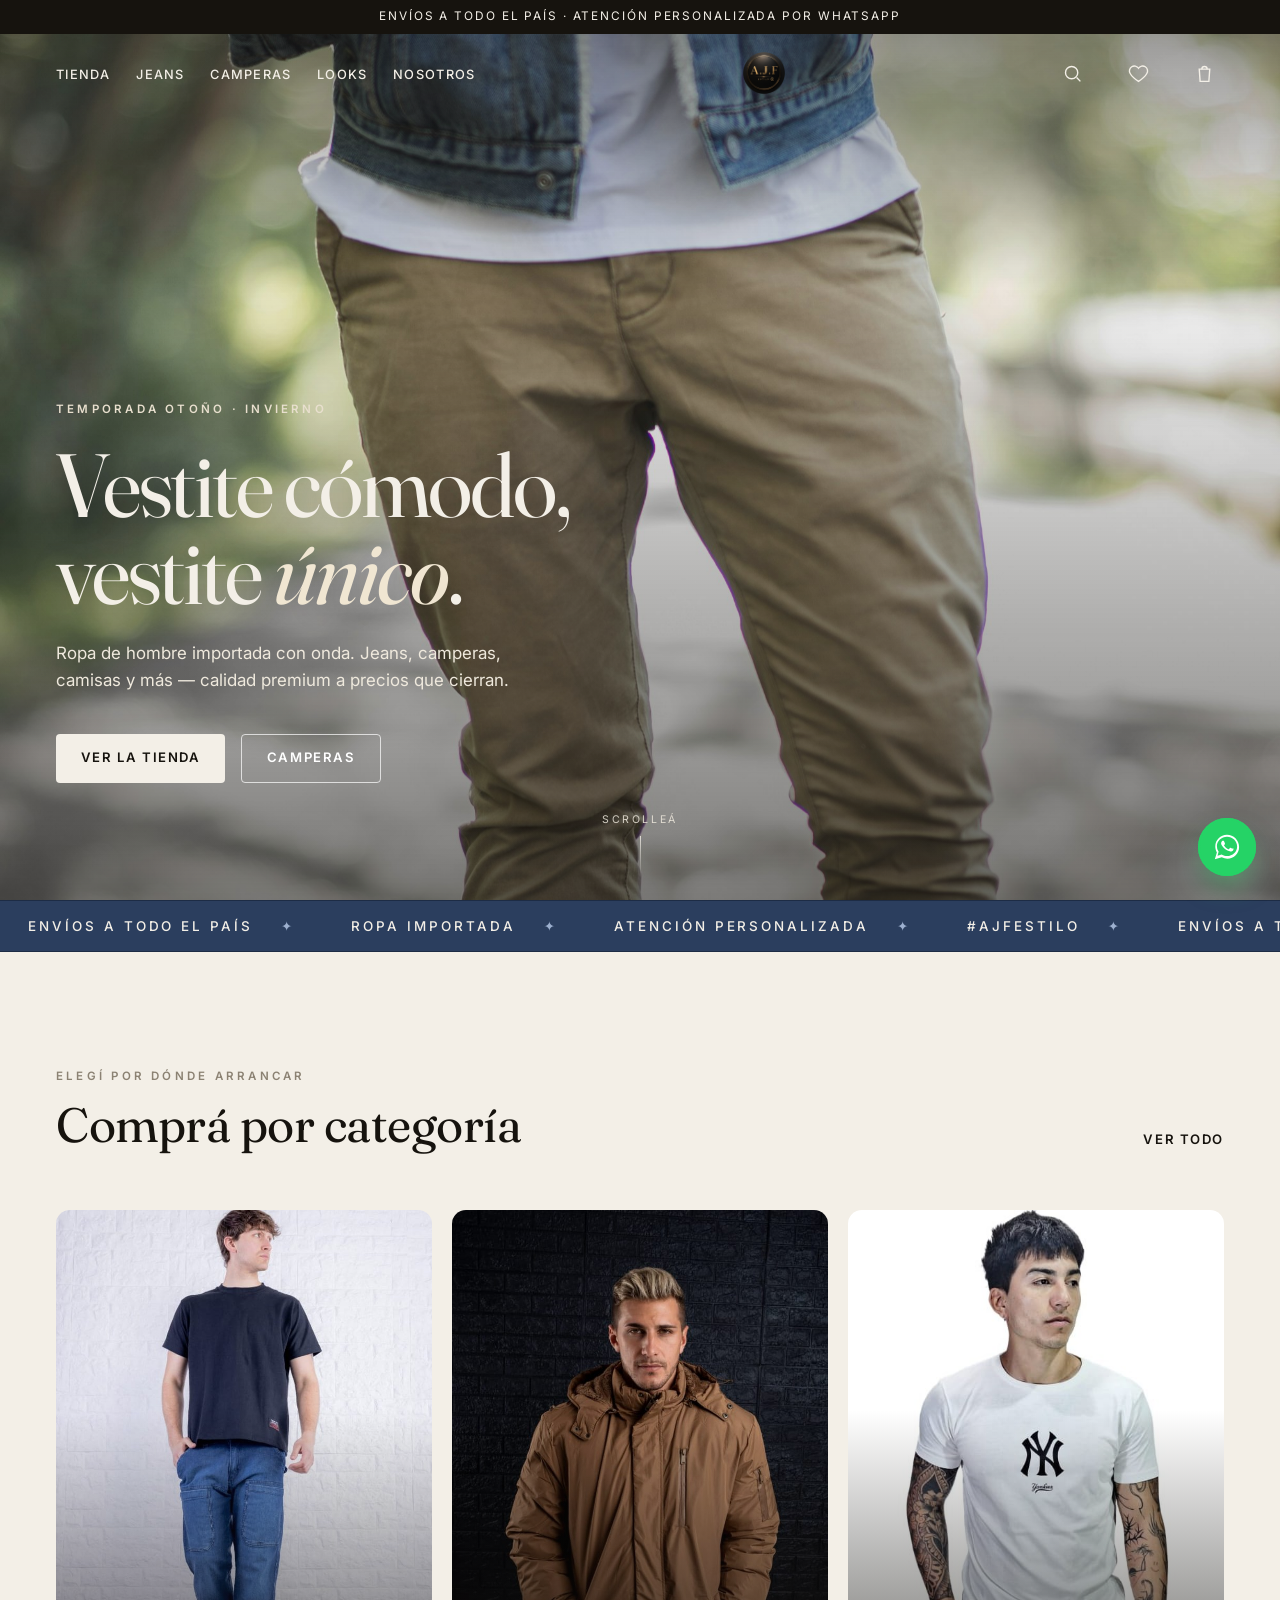
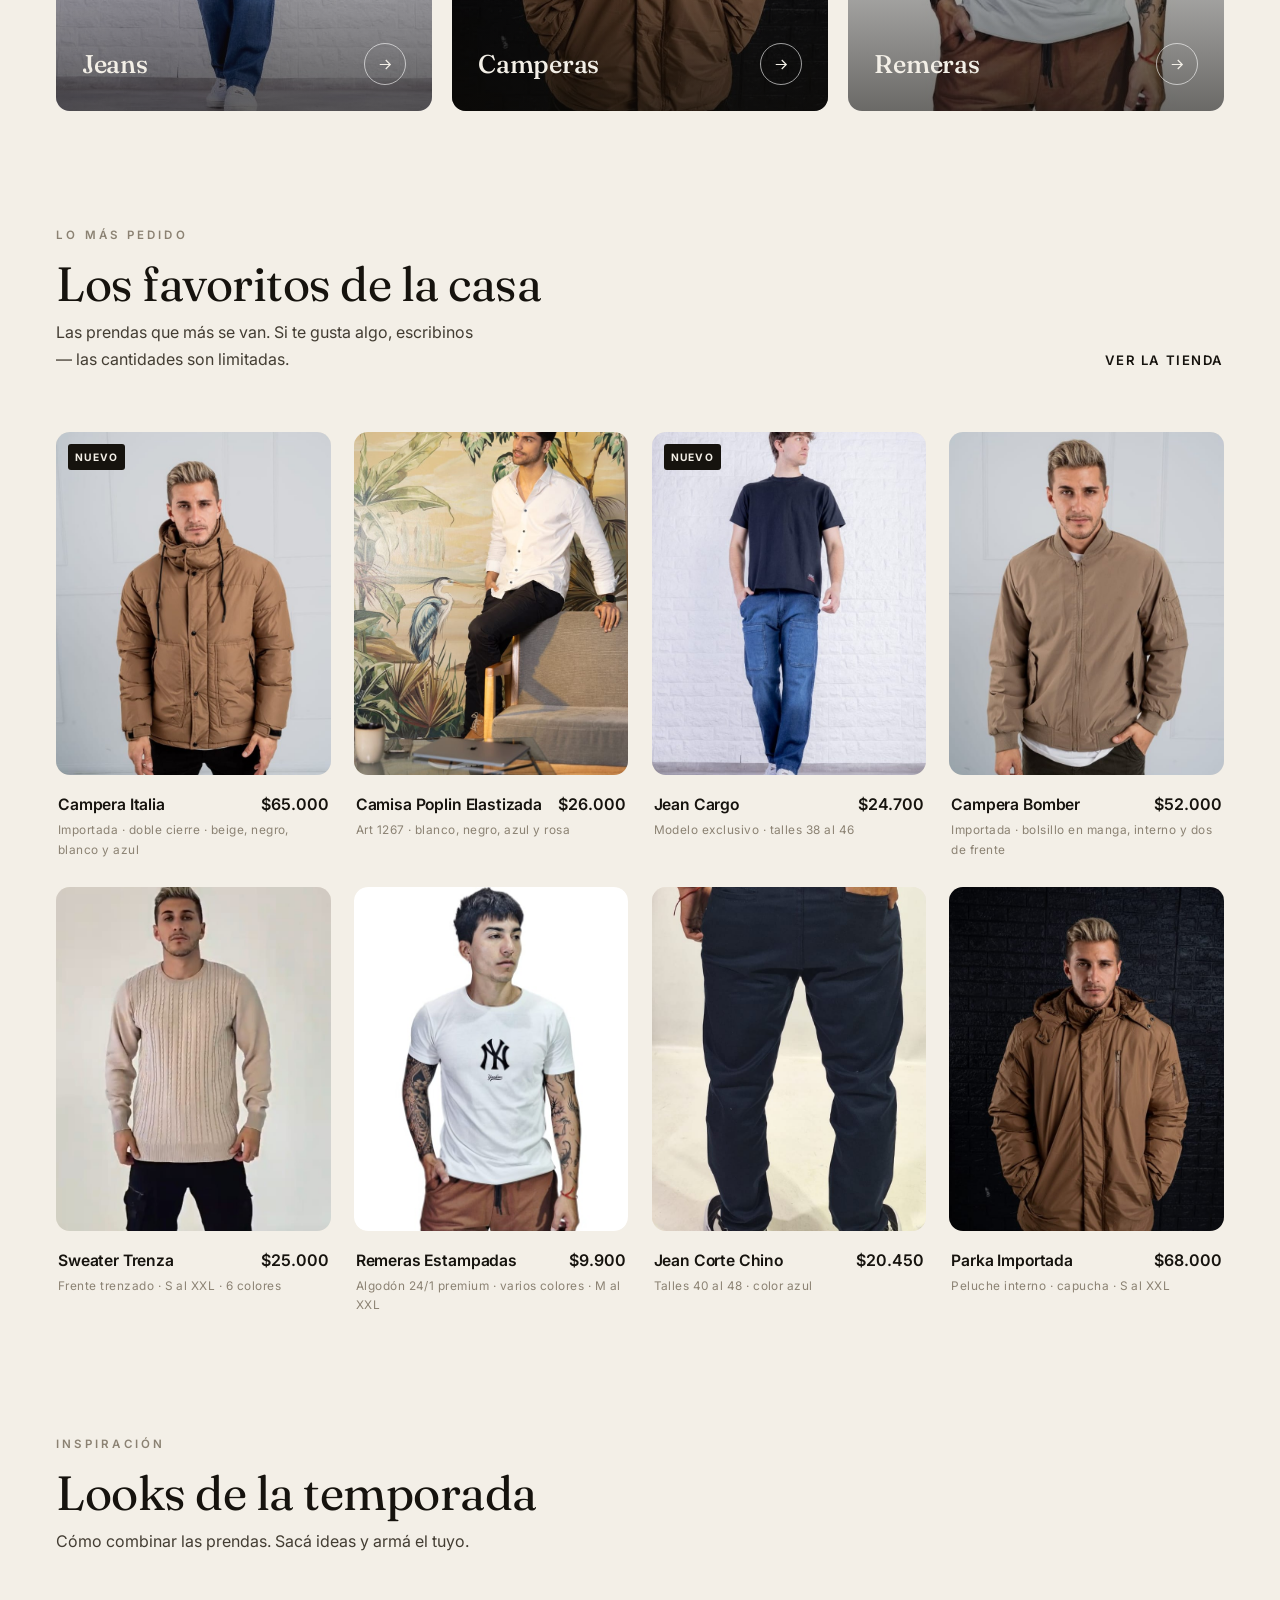
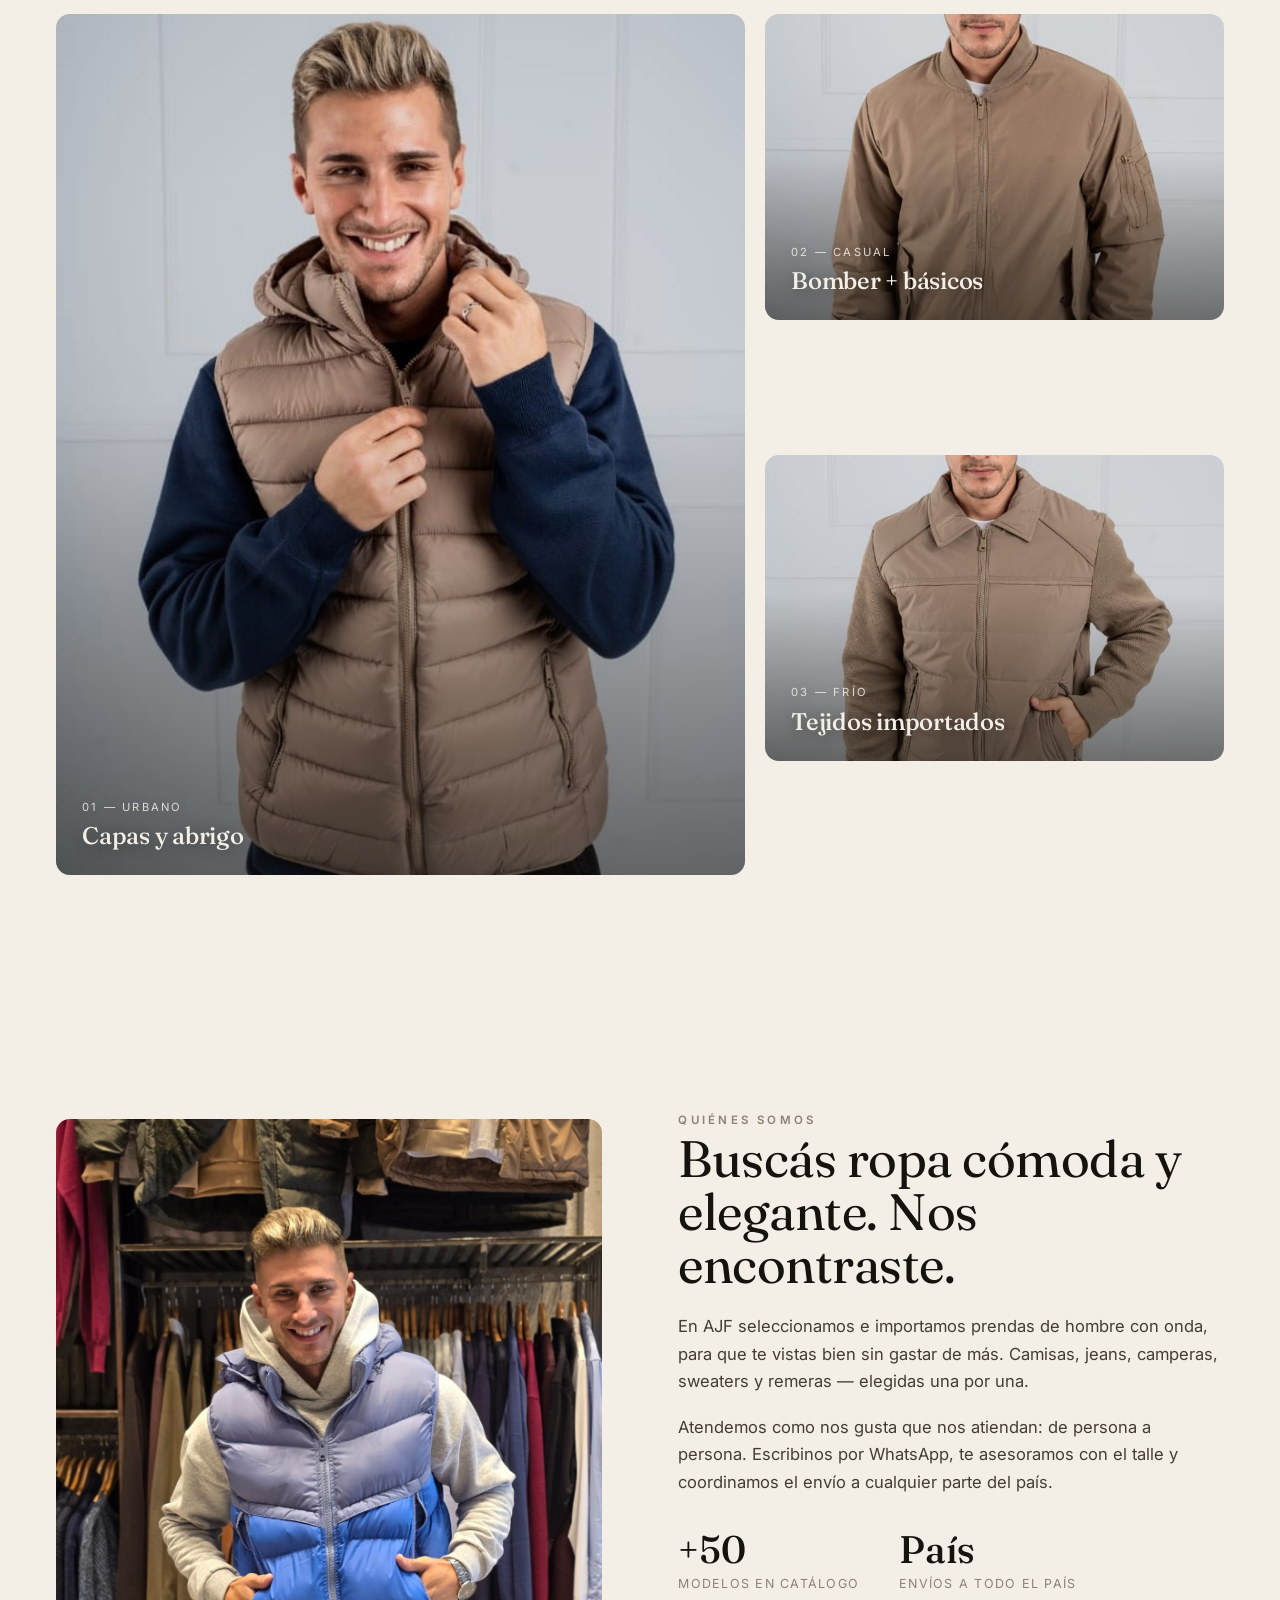
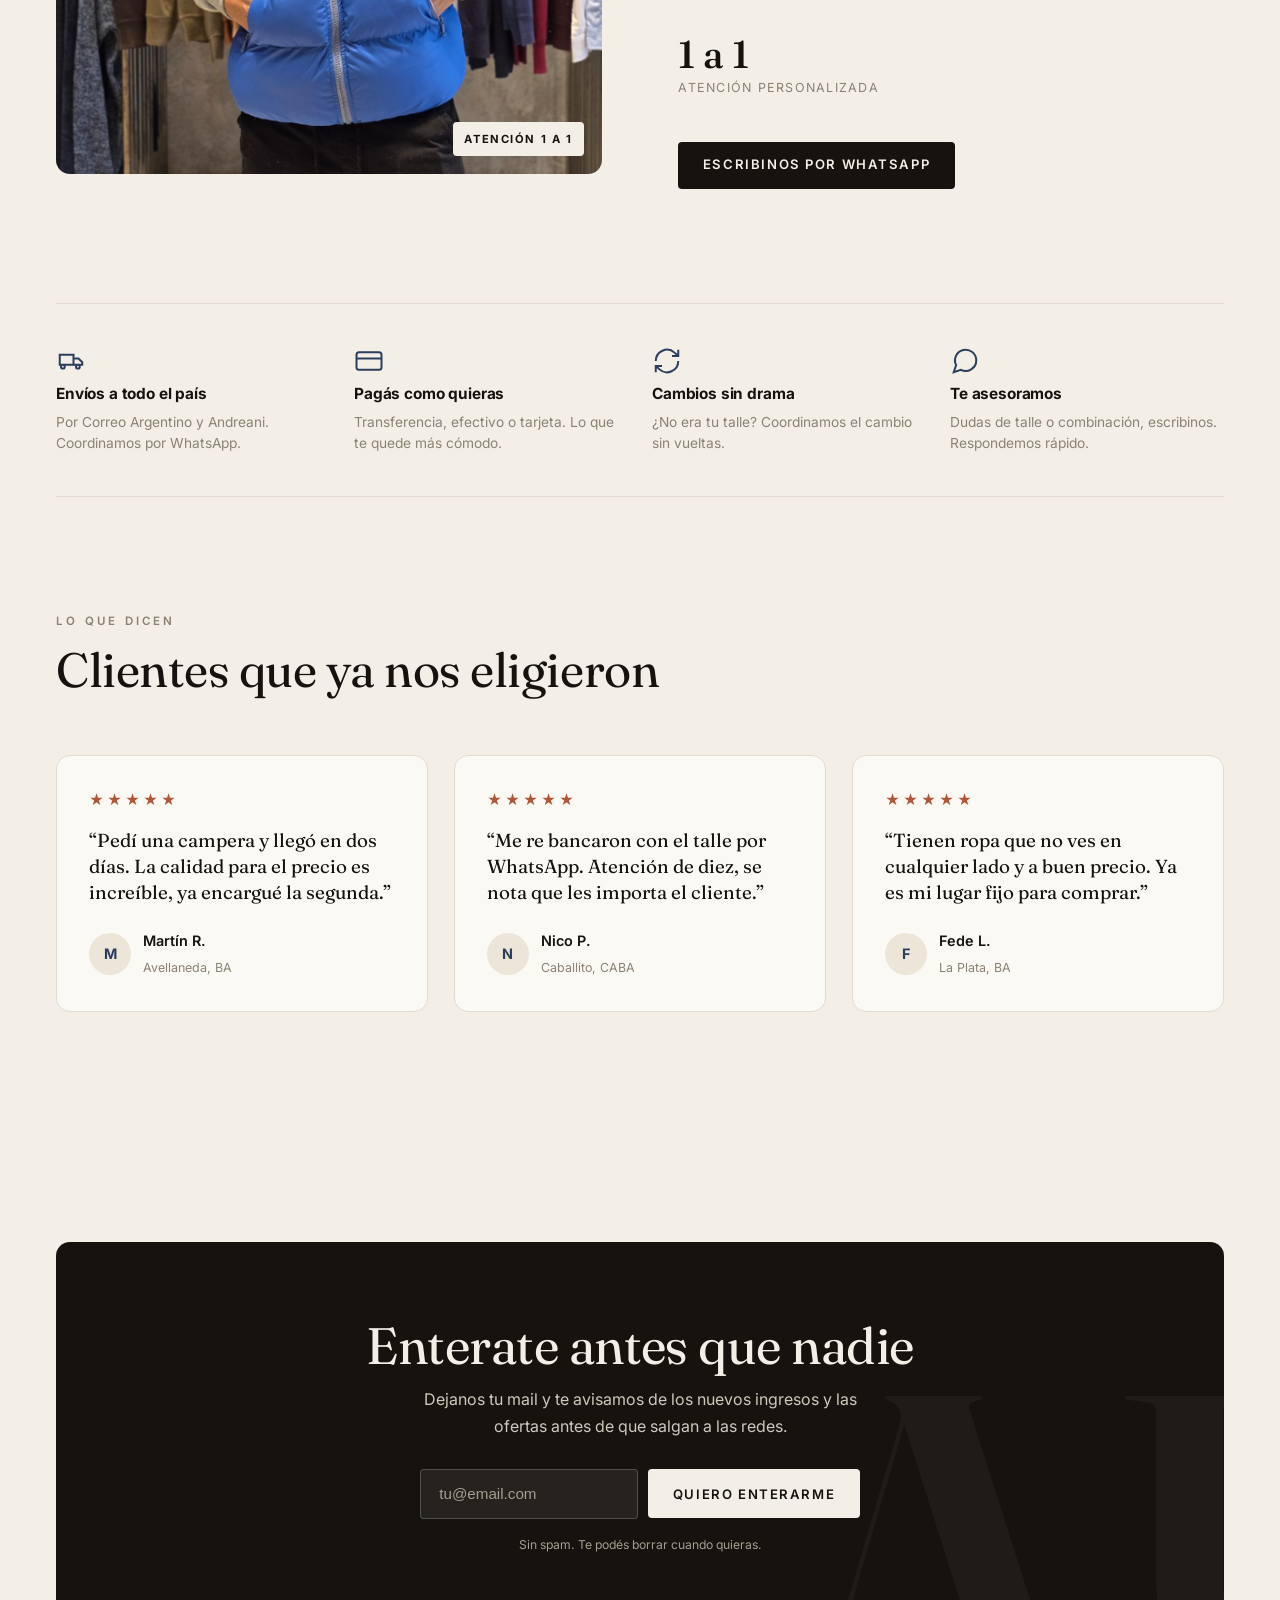
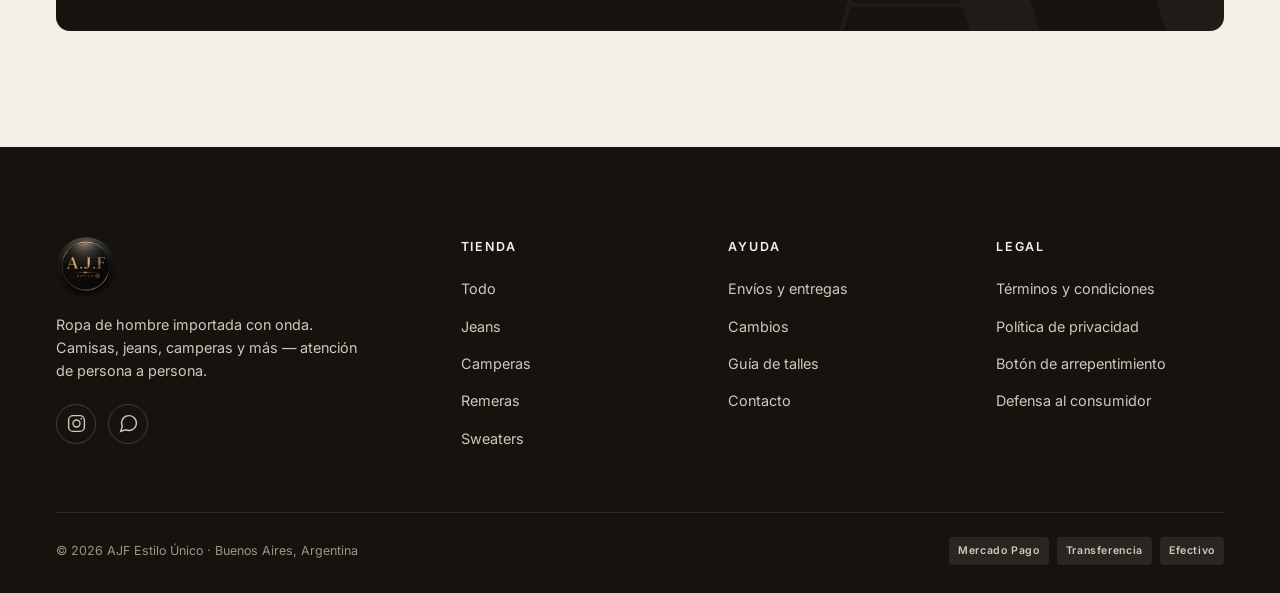
==== commit 9af4693c: "feat: agregar logo de marca AJF en header, menú y footer Co-Authored-By: Claude Opus 4.8 <noreply@an" ====
--- a/index.html
+++ b/index.html
@@ -31,7 +31,7 @@
       <li><a href="#lookbook">Looks</a></li>
       <li><a href="#nosotros">Nosotros</a></li>
     </ul>
-    <a href="index.html" class="brand" aria-label="AJF Estilo Único, inicio">AJF</a>
+    <a href="index.html" class="brand" aria-label="AJF Estilo Único, inicio"><img class="brand-logo" src="assets/img/logo.png" alt="AJF Estilo Único"></a>
     <div class="nav__actions">
       <button aria-label="Buscar"><svg class="icon" viewBox="0 0 24 24"><circle cx="11" cy="11" r="7"/><path d="m21 21-4.3-4.3"/></svg></button>
       <button aria-label="Favoritos" class="hide-mobile"><svg class="icon" viewBox="0 0 24 24"><path d="M12 21s-7-4.5-9.5-9A5 5 0 0 1 12 6a5 5 0 0 1 9.5 6c-2.5 4.5-9.5 9-9.5 9z"/></svg></button>
@@ -41,7 +41,7 @@
 </header>
 
 <div id="mobileMenu" class="drawer" style="left:0;right:auto;transform:translateX(-100%);width:min(360px,100%);z-index:100">
-  <div class="drawer__head"><span class="brand" style="font-size:1.5rem">AJF</span>
+  <div class="drawer__head"><span class="brand"><img class="brand-logo brand-logo--sm" src="assets/img/logo.png" alt="AJF"></span>
     <button id="menuClose" aria-label="Cerrar"><svg class="icon" viewBox="0 0 24 24"><path d="M6 6l12 12M18 6 6 18"/></svg></button>
   </div>
   <div class="drawer__items" style="padding-top:18px">
@@ -193,7 +193,7 @@
   <div class="container">
     <div class="footer__top">
       <div>
-        <div class="brand">AJF<span style="color:var(--clay)">.</span> Estilo Único</div>
+        <div class="brand"><img class="brand-logo brand-logo--footer" src="assets/img/logo.png" alt="AJF Estilo Único"></div>
         <p class="footer__about">Ropa de hombre importada con onda. Camisas, jeans, camperas y más — atención de persona a persona.</p>
         <div class="footer__social">
           <a href="https://instagram.com/ajestilounico1" aria-label="Instagram" target="_blank" rel="noopener"><svg class="icon" viewBox="0 0 24 24"><rect x="3" y="3" width="18" height="18" rx="5"/><circle cx="12" cy="12" r="4"/><circle cx="17.5" cy="6.5" r="1" fill="currentColor" stroke="none"/></svg></a>
--- a/assets/css/styles.css
+++ b/assets/css/styles.css
@@ -83,6 +83,9 @@
 .nav__links a::after{content:"";position:absolute;left:0;bottom:0;height:1.5px;width:100%;background:currentColor;transform:scaleX(0);transform-origin:left;transition:transform .35s var(--ease)}
 .nav__links a:hover::after,.nav__links a[aria-current="page"]::after{transform:scaleX(1)}
 .brand{font-family:var(--font-display);font-size:1.5rem;font-weight:600;letter-spacing:.02em;display:flex;align-items:center;gap:.5ch;white-space:nowrap}
+.brand-logo{height:42px;width:auto;display:block}
+.brand-logo--sm{height:38px}
+.brand-logo--footer{height:60px}
 .brand sup{font-size:.6em;color:var(--clay)}
 .nav__actions button{display:flex;align-items:center;justify-content:center;width:40px;height:40px;border-radius:50%;transition:background .3s}
 .nav__actions button:hover{background:rgba(0,0,0,.07)}
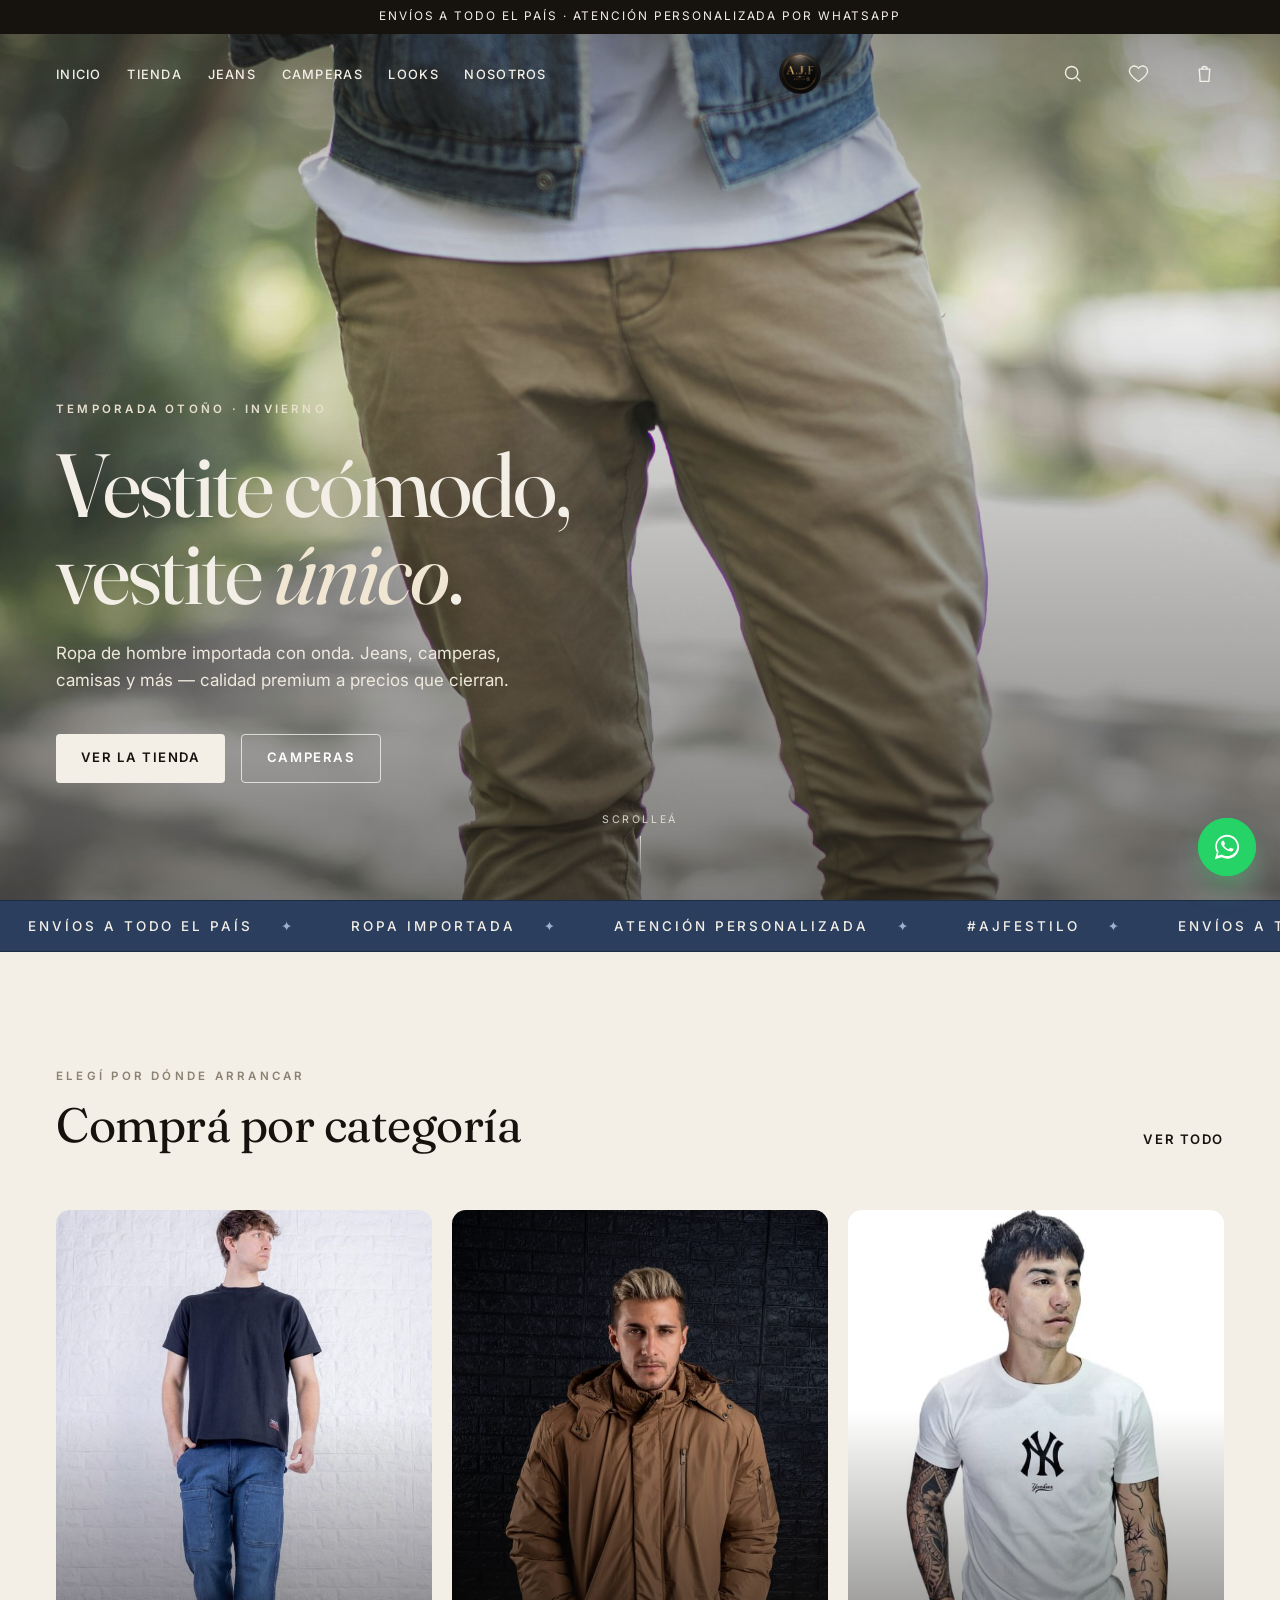
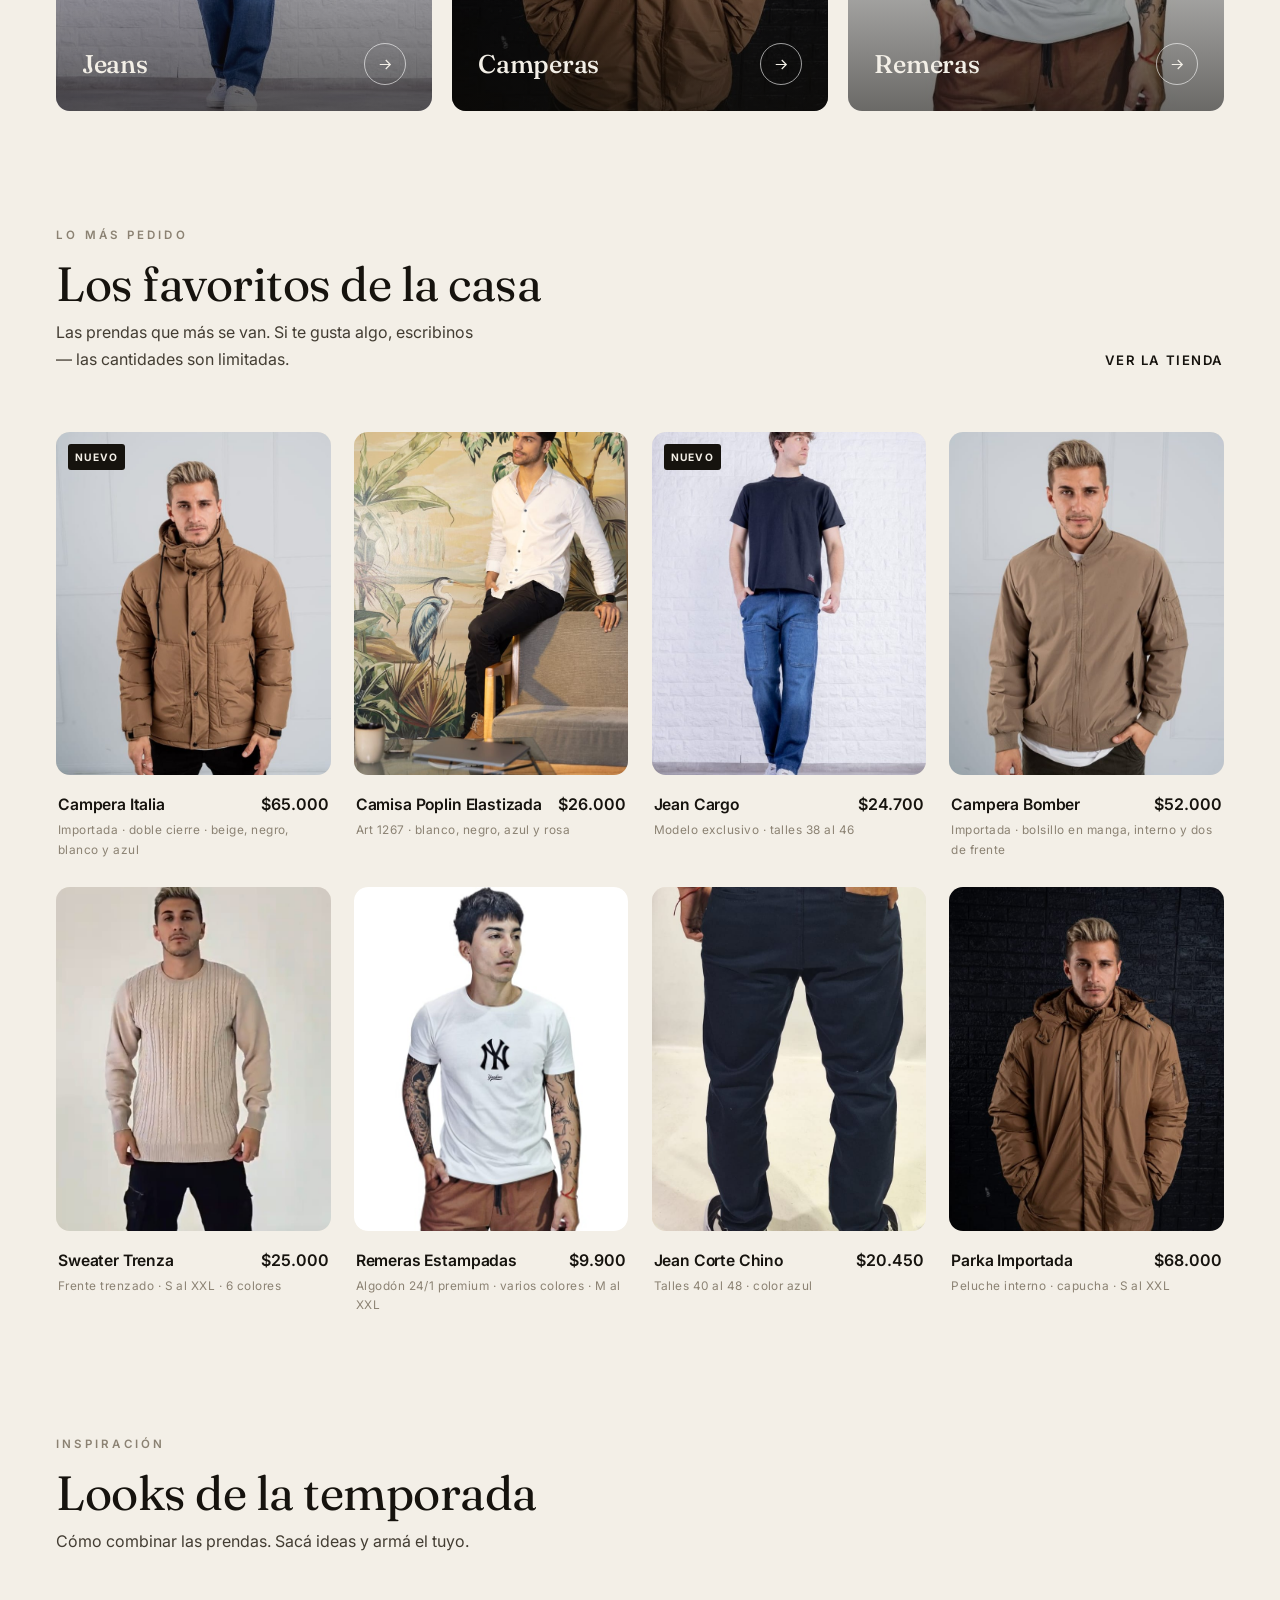
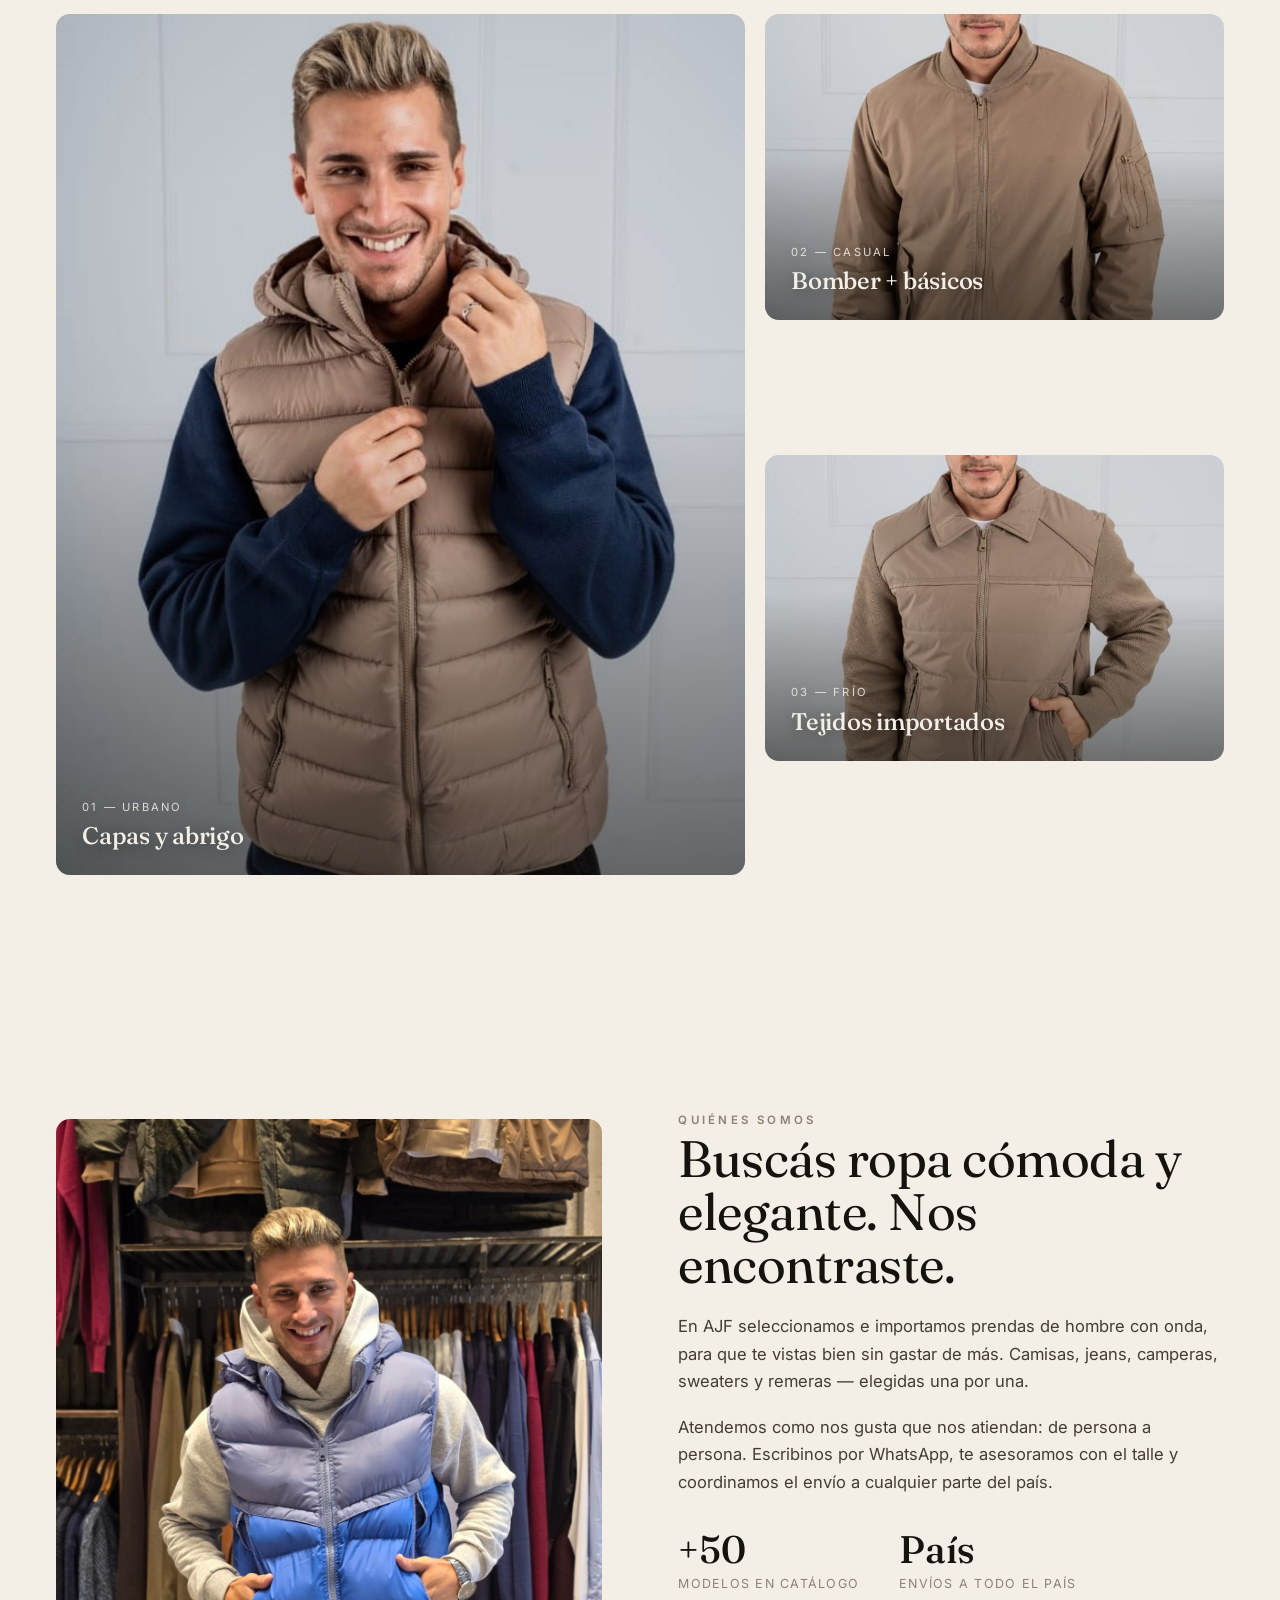
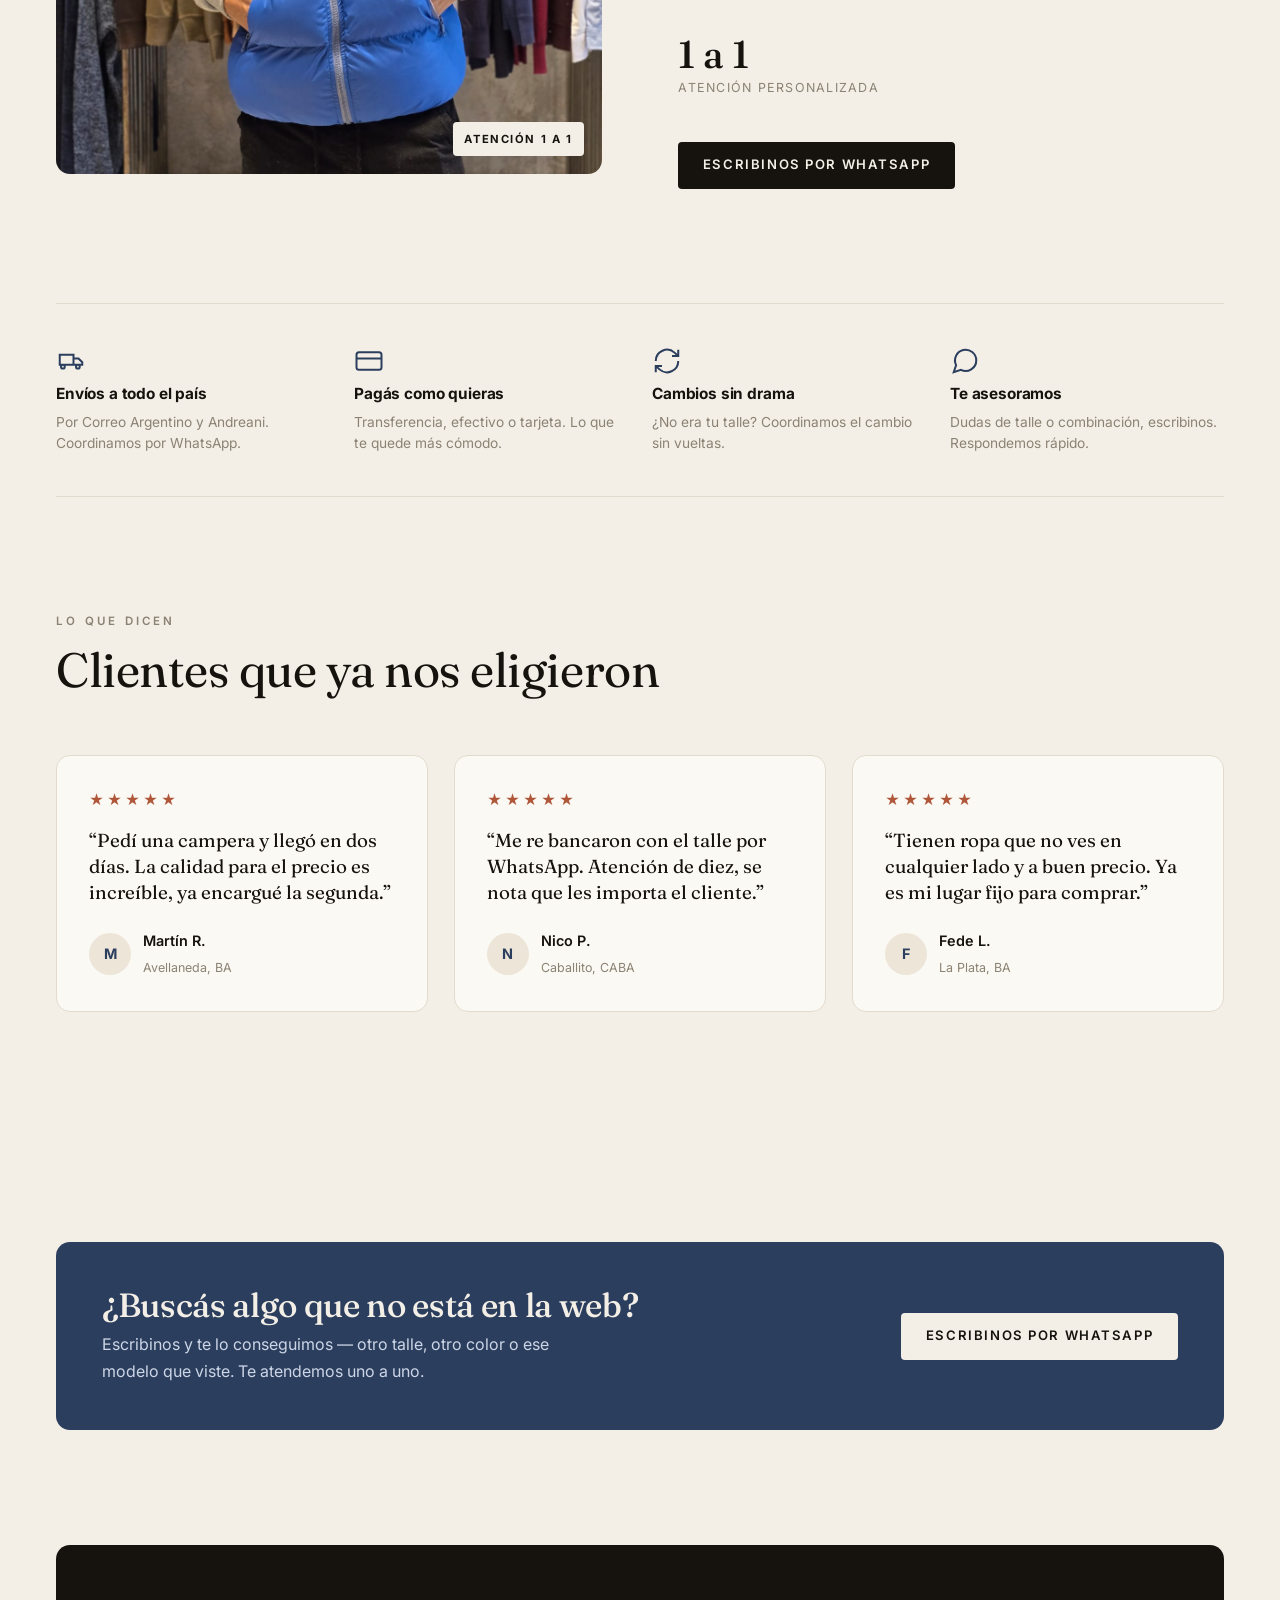
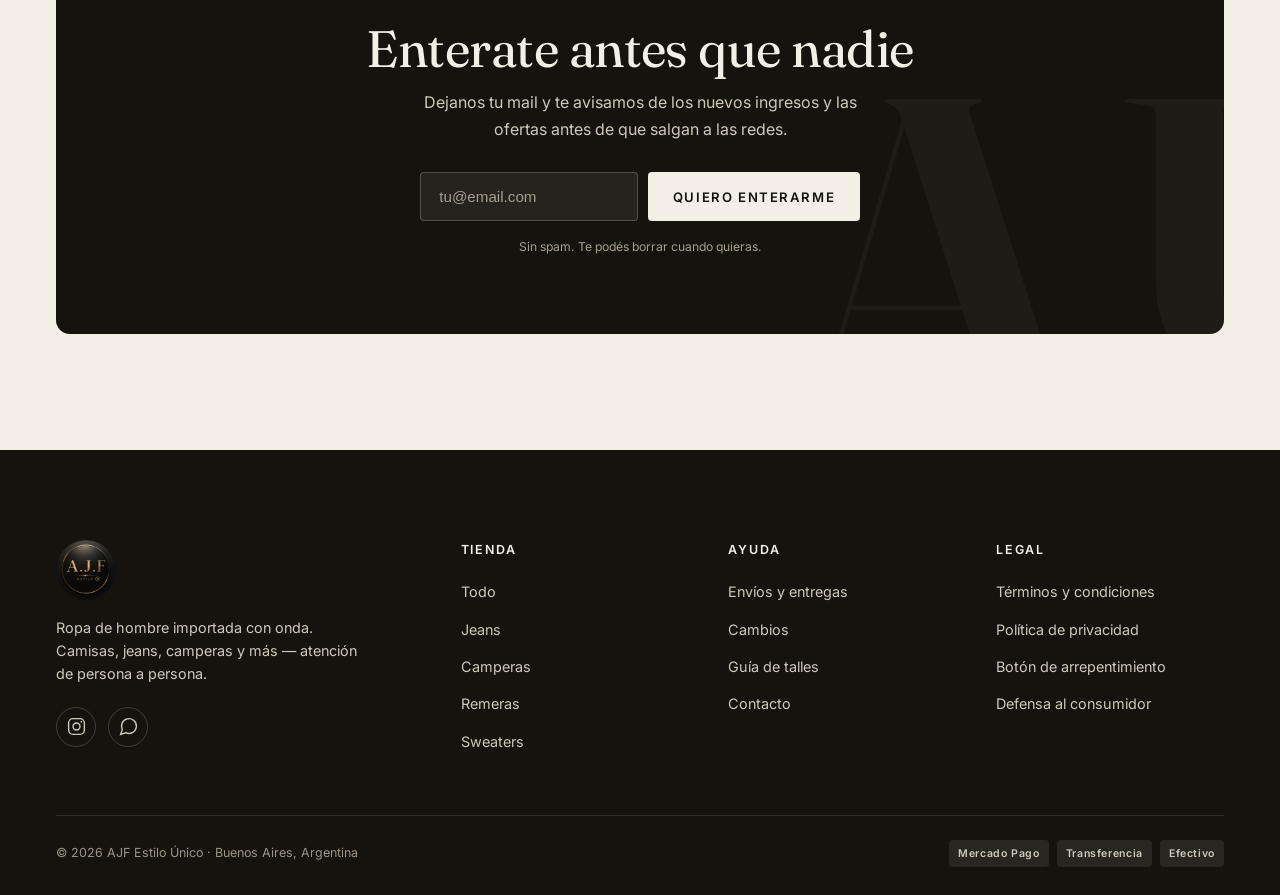
==== commit c2dba871: "feat: boton Inicio, resenas con calificacion en producto, y CTA WhatsApp para pedidos especiales Co-" ====
--- a/index.html
+++ b/index.html
@@ -12,7 +12,7 @@
 <meta property="og:description" content="Ropa de hombre importada con onda. Jeans, camperas, camisas y más.">
 <meta property="og:image" content="assets/img/catalog/catalog-24.jpg">
 <meta property="og:locale" content="es_AR">
-<link rel="icon" href="data:image/svg+xml,%3Csvg xmlns='http://www.w3.org/2000/svg' viewBox='0 0 100 100'%3E%3Crect width='100' height='100' rx='22' fill='%2316130E'/%3E%3Ctext x='50' y='66' font-family='Georgia,serif' font-size='40' fill='%23F3EFE7' text-anchor='middle'%3EAJF%3C/text%3E%3C/svg%3E">
+<link rel="icon" type="image/png" href="assets/img/logo.png">
 <link rel="preconnect" href="https://fonts.googleapis.com">
 <link rel="preconnect" href="https://fonts.gstatic.com" crossorigin>
 <link href="https://fonts.googleapis.com/css2?family=Fraunces:ital,opsz,wght@0,9..144,400;0,9..144,500;0,9..144,600;1,9..144,400;1,9..144,500&family=Inter:wght@400;500;600;700&display=swap" rel="stylesheet">
@@ -25,6 +25,7 @@
   <nav class="nav">
     <button id="navToggle" class="nav__toggle" aria-label="Abrir menú"><svg class="icon" viewBox="0 0 24 24"><path d="M3 6h18M3 12h18M3 18h18"/></svg></button>
     <ul class="nav__links">
+      <li><a href="index.html">Inicio</a></li>
       <li><a href="tienda.html">Tienda</a></li>
       <li><a href="tienda.html?cat=jeans">Jeans</a></li>
       <li><a href="tienda.html?cat=camperas">Camperas</a></li>
@@ -45,6 +46,7 @@
     <button id="menuClose" aria-label="Cerrar"><svg class="icon" viewBox="0 0 24 24"><path d="M6 6l12 12M18 6 6 18"/></svg></button>
   </div>
   <div class="drawer__items" style="padding-top:18px">
+    <a href="index.html" style="display:block;font-family:var(--font-display);font-size:1.7rem;padding:14px 0;border-bottom:1px solid var(--line)">Inicio</a>
     <a href="tienda.html" style="display:block;font-family:var(--font-display);font-size:1.7rem;padding:14px 0;border-bottom:1px solid var(--line)">Tienda</a>
     <a href="tienda.html?cat=jeans" style="display:block;font-family:var(--font-display);font-size:1.7rem;padding:14px 0;border-bottom:1px solid var(--line)">Jeans</a>
     <a href="tienda.html?cat=camperas" style="display:block;font-family:var(--font-display);font-size:1.7rem;padding:14px 0;border-bottom:1px solid var(--line)">Camperas</a>
@@ -175,6 +177,17 @@
     </div>
   </section>
 
+  <!-- CTA ALGO ESPECIAL -->
+  <section class="section container" style="padding-bottom:0">
+    <div class="special-cta reveal">
+      <div>
+        <h3>¿Buscás algo que no está en la web?</h3>
+        <p>Escribinos y te lo conseguimos — otro talle, otro color o ese modelo que viste. Te atendemos uno a uno.</p>
+      </div>
+      <a class="btn btn--light" data-wa="Hola AJF! Estoy buscando algo especial 👀" target="_blank" rel="noopener">Escribinos por WhatsApp</a>
+    </div>
+  </section>
+
   <!-- NEWSLETTER -->
   <section class="section container">
     <div class="news reveal">
--- a/assets/css/styles.css
+++ b/assets/css/styles.css
@@ -380,6 +380,34 @@
   .grid2{grid-template-columns:1fr}
 }
 
+/* ---------- Rating + Reseñas ---------- */
+.pdp__rating{display:flex;align-items:center;gap:8px;margin:-6px 0 14px;font-size:.92rem}
+.stars-inline{color:var(--clay);letter-spacing:2px}
+.pdp__rating a{color:var(--ink-soft);text-decoration:underline}
+.reviews__head{display:flex;align-items:center;gap:14px;margin-bottom:24px}
+.reviews__avg{font-family:var(--font-display);font-size:2.6rem;font-weight:500;line-height:1}
+.reviews__list{display:grid;gap:16px;grid-template-columns:repeat(2,1fr)}
+.review{border:1px solid var(--line);border-radius:var(--r-lg);padding:20px;background:var(--paper)}
+.review .stars{color:var(--clay);letter-spacing:2px;font-size:.85rem}
+.review p{margin:8px 0 12px;font-size:.95rem;color:var(--ink-soft);font-style:italic}
+.review footer{display:flex;justify-content:space-between;align-items:center}
+.review cite{font-style:normal;font-weight:600;font-size:.9rem}
+.review small{color:var(--muted);font-size:.8rem}
+.review-form{margin-top:18px;border:1px dashed var(--line);border-radius:var(--r-lg);padding:22px;background:var(--bone)}
+.review-form h4{font-family:var(--font-body);font-weight:700;font-size:.95rem;margin-bottom:12px}
+.star-pick{display:flex;gap:4px;font-size:1.6rem;color:var(--line);margin-bottom:12px;width:max-content;cursor:pointer}
+.star-pick span{transition:color .15s}
+.star-pick span.on{color:var(--clay)}
+.review-form textarea{width:100%;border:1px solid var(--line);border-radius:var(--r);padding:.85em 1em;font-family:inherit;font-size:.95rem;background:var(--paper);resize:vertical;min-height:84px}
+.review-form textarea:focus{outline:none;border-color:var(--ink)}
+.review-form .btn{margin-top:12px}
+
+/* ---------- CTA "algo especial" ---------- */
+.special-cta{display:flex;align-items:center;justify-content:space-between;gap:26px;flex-wrap:wrap;background:var(--denim);color:var(--bone);border-radius:var(--r-lg);padding:clamp(28px,4vw,46px)}
+.special-cta h3{font-size:clamp(1.5rem,3vw,2.1rem);font-weight:500}
+.special-cta p{color:#cdd6e6;margin-top:8px;max-width:48ch}
+@media(max-width:768px){.reviews__list{grid-template-columns:1fr}}
+
 /* ---------- Utils ---------- */
 .mt-0{margin-top:0}.hide-mobile{}
 .sr-only{position:absolute;width:1px;height:1px;padding:0;margin:-1px;overflow:hidden;clip:rect(0,0,0,0);white-space:nowrap;border:0}
